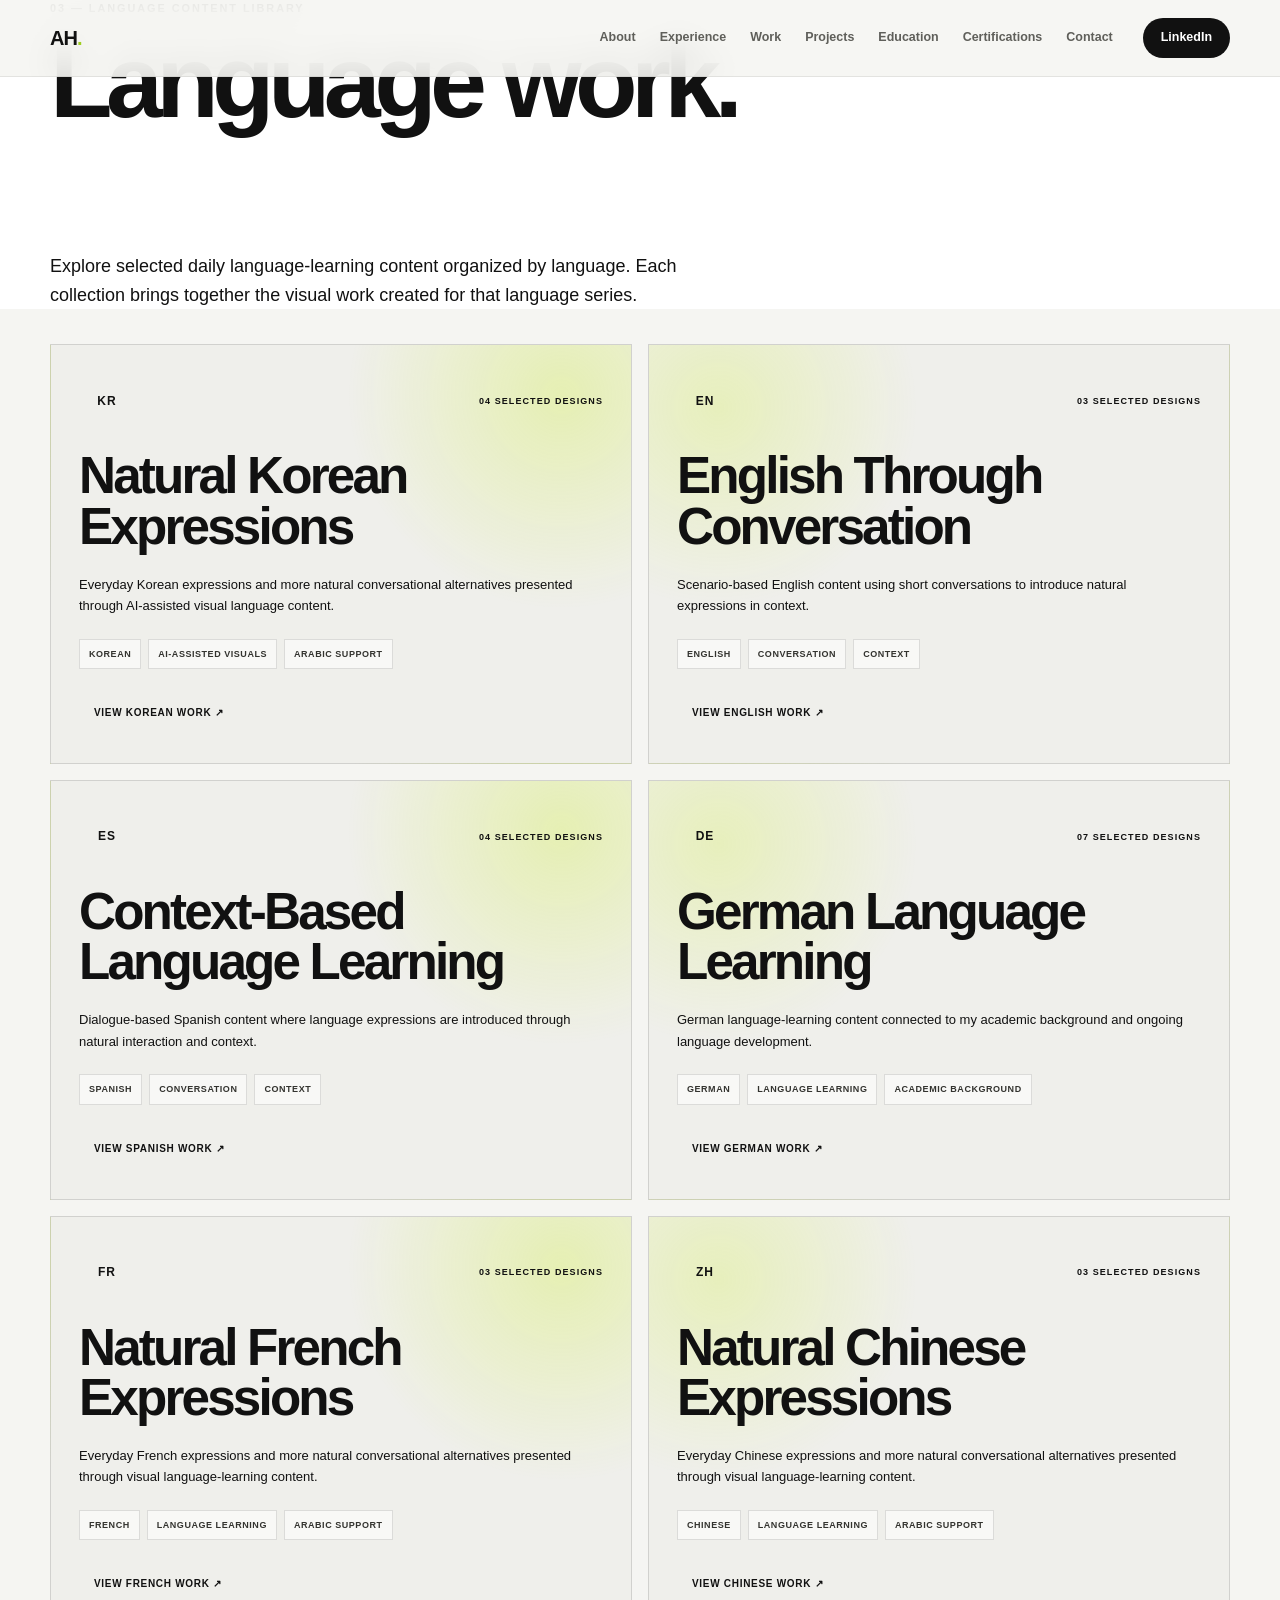
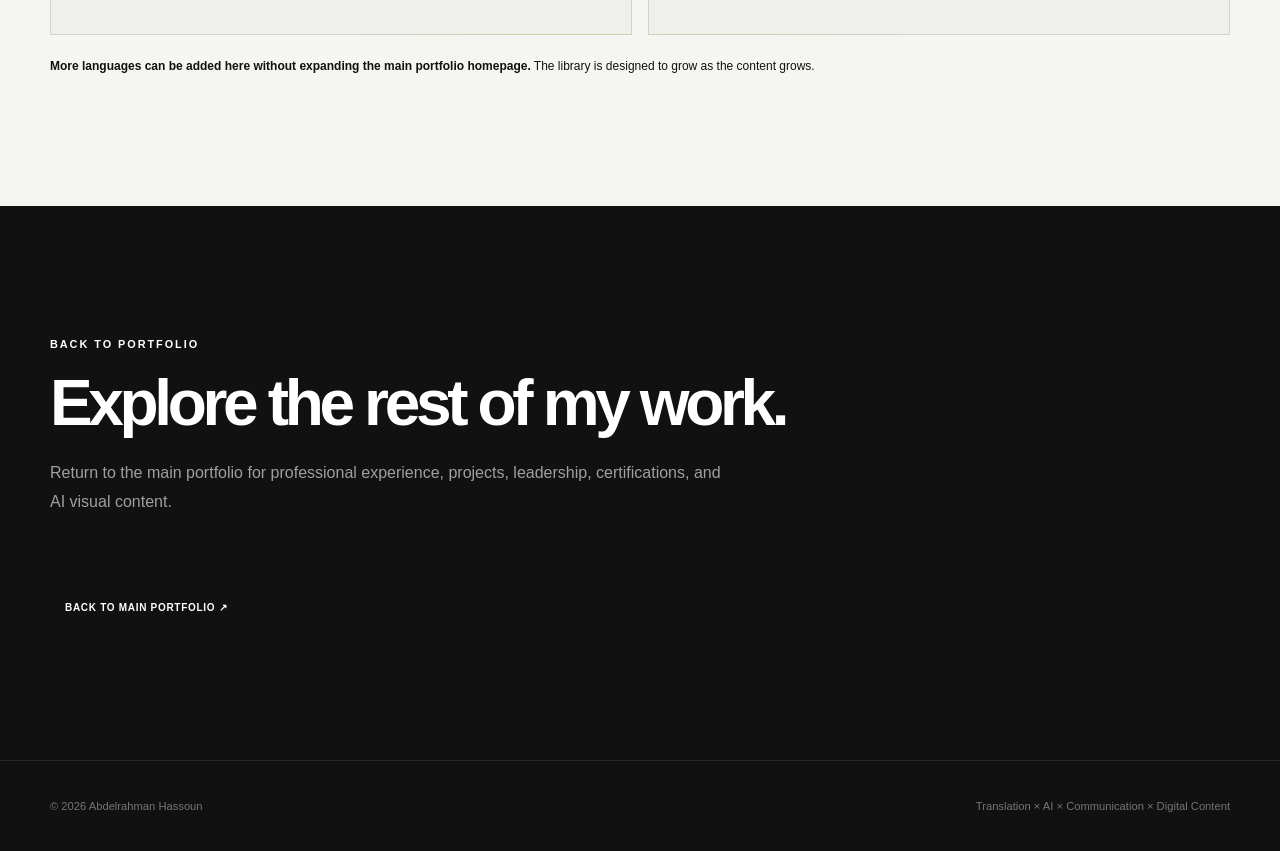
==== language-content.html @ 2cb333f3 "Add files via upload" ====
<!DOCTYPE html>
<html lang="en">
<head>
    <meta charset="UTF-8">
    <meta name="viewport" content="width=device-width, initial-scale=1.0">
    <meta name="description" content="Abdelrahman Hassoun — multilingual language-learning and AI-assisted digital content library.">
    <meta name="author" content="Abdelrahman Hassoun">
    <title>Language Content Library | Abdelrahman Hassoun</title>
    <link rel="stylesheet" href="style.css">
    
<style>
/* ======================================================
   LANGUAGE CONTENT LIBRARY — DEDICATED PAGE
   ====================================================== */

.language-library-hero {
    padding: calc(var(--nav-height) + 72px) 0 72px;
    background: var(--white);
}

.language-library-hero .section-heading {
    margin-bottom: 0;
    max-width: 980px;
}

.language-library-hero h1 {
    margin: 0;
    max-width: 980px;
    font-size: clamp(3.2rem, 8vw, 7rem);
    font-weight: 800;
    line-height: 0.92;
    letter-spacing: -0.065em;
}

.language-library-hero h1 span {
    display: block;
    color: transparent;
    -webkit-text-stroke: 1.5px var(--black);
}

.language-library-hero p:last-child {
    max-width: 700px;
    margin-top: 28px;
    color: var(--gray-600);
    font-size: 18px;
}

.language-library-grid-section {
    padding-top: 35px;
}

.language-library-grid {
    display: grid;
    grid-template-columns: repeat(2, minmax(0, 1fr));
    gap: 16px;
}

.language-library-card {
    position: relative;
    min-height: 330px;
    display: flex;
    flex-direction: column;
    gap: 22px;
    padding: 28px;
    border: 1px solid rgba(10, 10, 10, 0.13);
    background:
        radial-gradient(circle at 88% 12%, rgba(199, 240, 0, 0.24), transparent 34%),
        #efefeb;
    overflow: hidden;
}

.language-library-card:nth-child(even) {
    background:
        radial-gradient(circle at 12% 15%, rgba(199, 240, 0, 0.20), transparent 32%),
        #efefeb;
}

.language-library-card-top {
    display: flex;
    align-items: center;
    justify-content: space-between;
    gap: 16px;
}

.language-library-card-code {
    display: inline-grid;
    place-items: center;
    width: 56px;
    height: 56px;
    background: var(--black);
    color: var(--lime);
    font-size: 12px;
    font-weight: 900;
    letter-spacing: 0.08em;
}

.language-library-card-count {
    color: var(--gray-600);
    font-size: 9px;
    font-weight: 900;
    letter-spacing: 0.12em;
    text-transform: uppercase;
    text-align: right;
}

.language-library-card h2 {
    margin: 0;
    max-width: 480px;
    font-size: clamp(2rem, 4vw, 3.2rem);
    line-height: 0.98;
    letter-spacing: -0.055em;
}

.language-library-card p {
    margin: 0;
    max-width: 520px;
    color: var(--gray-600);
    font-size: 13px;
    line-height: 1.65;
}

.language-library-tags {
    display: flex;
    flex-wrap: wrap;
    gap: 7px;
    margin-top: auto;
}

.language-library-tags span {
    padding: 7px 9px;
    border: 1px solid rgba(10, 10, 10, 0.12);
    background: rgba(255,255,255,0.58);
    color: #33332f;
    font-size: 9px;
    font-weight: 800;
    letter-spacing: 0.06em;
    text-transform: uppercase;
}

.language-library-card-button {
    align-self: flex-start;
    display: inline-flex;
    align-items: center;
    justify-content: center;
    min-height: 44px;
    padding: 0 15px;
    border: 1px solid var(--black);
    background: var(--black);
    color: var(--white-pure);
    font-size: 10px;
    font-weight: 900;
    letter-spacing: 0.07em;
    text-transform: uppercase;
    cursor: pointer;
    transition: transform 220ms ease, background 220ms ease, color 220ms ease;
}

.language-library-card-button:hover {
    transform: translateY(-2px);
    background: var(--lime);
    color: var(--black);
}

.language-library-note {
    margin-top: 22px;
    color: var(--gray-600);
    font-size: 12px;
}

.language-library-note strong {
    color: var(--black);
}

@media (max-width: 820px) {
    .language-library-hero {
        padding: calc(var(--nav-height) + 54px) 0 55px;
    }

    .language-library-grid {
        grid-template-columns: 1fr;
    }
}

@media (max-width: 560px) {
    .language-library-hero h1 {
        font-size: clamp(3rem, 15vw, 5rem);
    }

    .language-library-card {
        min-height: 0;
        padding: 24px;
    }

    .language-library-card-button {
        width: 100%;
    }
}
</style>

</head>
<body>

<header class="navbar" id="navbar">
    <div class="container nav-container">
        <a href="index.html#home" class="logo" aria-label="Abdelrahman Hassoun Home">AH<span>.</span></a>

        <button class="menu-toggle" id="menuToggle" aria-label="Open navigation menu" aria-expanded="false">
            <span></span><span></span><span></span>
        </button>

        <nav class="nav-links" id="navLinks">
            <a href="index.html#about">About</a>
            <a href="index.html#experience">Experience</a>
            <a href="index.html#work">Work</a>
            <a href="index.html#projects">Projects</a>
            <a href="index.html#education">Education</a>
            <a href="index.html#certifications">Certifications</a>
            <a href="index.html#contact">Contact</a>
        </nav>

        <a href="https://www.linkedin.com/in/abdelrahman-hassoun/" target="_blank" rel="noopener noreferrer" class="nav-button">LinkedIn</a>
    </div>
</header>

<main>
    <section class="language-library-hero">
        <div class="container">
            <div class="section-heading">
                <p class="section-label">03 — LANGUAGE CONTENT LIBRARY</p>
                <h1>Language work.<br><span>All in one place.</span></h1>
                <p>Explore selected daily language-learning content organized by language. Each collection brings together the visual work created for that language series.</p>
            </div>
        </div>
    </section>

    <section class="section language-library-grid-section">
        <div class="container">
            <div class="language-library-grid">

                <article class="language-library-card">
                    <div class="language-library-card-top">
                        <span class="language-library-card-code">KR</span>
                        <span class="language-library-card-count">04 selected designs</span>
                    </div>
                    <h2>Natural Korean Expressions</h2>
                    <p>Everyday Korean expressions and more natural conversational alternatives presented through AI-assisted visual language content.</p>
                    <div class="language-library-tags"><span>Korean</span><span>AI-Assisted Visuals</span><span>Arabic Support</span></div>
                    <button class="language-library-card-button" type="button" data-library-gallery="korean">View Korean Work ↗</button>
                </article>

                <article class="language-library-card">
                    <div class="language-library-card-top">
                        <span class="language-library-card-code">EN</span>
                        <span class="language-library-card-count">03 selected designs</span>
                    </div>
                    <h2>English Through Conversation</h2>
                    <p>Scenario-based English content using short conversations to introduce natural expressions in context.</p>
                    <div class="language-library-tags"><span>English</span><span>Conversation</span><span>Context</span></div>
                    <button class="language-library-card-button" type="button" data-library-gallery="english">View English Work ↗</button>
                </article>

                <article class="language-library-card">
                    <div class="language-library-card-top">
                        <span class="language-library-card-code">ES</span>
                        <span class="language-library-card-count">04 selected designs</span>
                    </div>
                    <h2>Context-Based Language Learning</h2>
                    <p>Dialogue-based Spanish content where language expressions are introduced through natural interaction and context.</p>
                    <div class="language-library-tags"><span>Spanish</span><span>Conversation</span><span>Context</span></div>
                    <button class="language-library-card-button" type="button" data-library-gallery="spanish">View Spanish Work ↗</button>
                </article>

                <article class="language-library-card">
                    <div class="language-library-card-top">
                        <span class="language-library-card-code">DE</span>
                        <span class="language-library-card-count">07 selected designs</span>
                    </div>
                    <h2>German Language Learning</h2>
                    <p>German language-learning content connected to my academic background and ongoing language development.</p>
                    <div class="language-library-tags"><span>German</span><span>Language Learning</span><span>Academic Background</span></div>
                    <button class="language-library-card-button" type="button" data-library-gallery="german">View German Work ↗</button>
                </article>

                <article class="language-library-card">
                    <div class="language-library-card-top">
                        <span class="language-library-card-code">FR</span>
                        <span class="language-library-card-count">03 selected designs</span>
                    </div>
                    <h2>Natural French Expressions</h2>
                    <p>Everyday French expressions and more natural conversational alternatives presented through visual language-learning content.</p>
                    <div class="language-library-tags"><span>French</span><span>Language Learning</span><span>Arabic Support</span></div>
                    <button class="language-library-card-button" type="button" data-library-gallery="french">View French Work ↗</button>
                </article>

                <article class="language-library-card">
                    <div class="language-library-card-top">
                        <span class="language-library-card-code">ZH</span>
                        <span class="language-library-card-count">03 selected designs</span>
                    </div>
                    <h2>Natural Chinese Expressions</h2>
                    <p>Everyday Chinese expressions and more natural conversational alternatives presented through visual language-learning content.</p>
                    <div class="language-library-tags"><span>Chinese</span><span>Language Learning</span><span>Arabic Support</span></div>
                    <button class="language-library-card-button" type="button" data-library-gallery="chinese">View Chinese Work ↗</button>
                </article>

            </div>

            <p class="language-library-note"><strong>More languages can be added here without expanding the main portfolio homepage.</strong> The library is designed to grow as the content grows.</p>
        </div>
    </section>

    <section class="section section-dark">
        <div class="container">
            <div class="section-heading">
                <p class="section-label">BACK TO PORTFOLIO</p>
                <h2>Explore the rest of my work.</h2>
                <p class="section-intro">Return to the main portfolio for professional experience, projects, leadership, certifications, and AI visual content.</p>
            </div>
            <a class="language-library-card-button" href="index.html#work">Back to Main Portfolio ↗</a>
        </div>
    </section>
</main>

<footer class="footer">
    <div class="container footer-content">
        <p>© <span id="currentYear">2026</span> Abdelrahman Hassoun</p>
        <p>Translation × AI × Communication × Digital Content</p>
    </div>
</footer>

<div class="work-modal" id="libraryModal" hidden>
    <div class="work-modal-backdrop" data-close-library-modal></div>
    <div class="work-modal-dialog" role="dialog" aria-modal="true" aria-labelledby="libraryModalTitle" tabindex="-1">
        <div class="work-modal-header">
            <div>
                <p class="work-modal-kicker" id="libraryModalKicker">LANGUAGE CONTENT</p>
                <h2 class="work-modal-title" id="libraryModalTitle">Selected Work</h2>
                <p class="work-modal-description" id="libraryModalDescription">Selected language-learning designs.</p>
            </div>
            <button type="button" class="work-modal-close" id="libraryModalClose">Close</button>
        </div>
        <div class="work-modal-grid" id="libraryModalGrid"></div>
    </div>
</div>

<script src="script.js"></script>
<script>
(function () {
    const modal = document.getElementById('libraryModal');
    const dialog = modal ? modal.querySelector('.work-modal-dialog') : null;
    const closeButton = document.getElementById('libraryModalClose');
    const grid = document.getElementById('libraryModalGrid');
    const kicker = document.getElementById('libraryModalKicker');
    const title = document.getElementById('libraryModalTitle');
    const description = document.getElementById('libraryModalDescription');

    const galleries = {
        korean: {
            label: 'KOREAN LANGUAGE CONTENT',
            title: 'Natural Korean Expressions',
            description: 'Selected Korean language-learning designs developed as part of my AI-assisted visual content work.',
            images: ['korean-01.webp','korean-02.webp','korean-03.webp','korean-04.webp']
        },
        english: {
            label: 'ENGLISH LANGUAGE CONTENT',
            title: 'English Through Conversation',
            description: 'Selected English conversational designs created to present natural expressions in context.',
            images: ['english-01.webp','english-02.webp','english-03.webp']
        },
        spanish: {
            label: 'SPANISH LANGUAGE CONTENT',
            title: 'Context-Based Language Learning',
            description: 'Selected Spanish dialogue designs built around context, conversation, expression, and meaning.',
            images: ['spanish-01.webp','spanish-02.webp','spanish-03.webp','spanish-04.webp']
        },
        german: {
            label: 'GERMAN LANGUAGE CONTENT',
            title: 'German Language Learning',
            description: 'Selected German language-learning designs connected to my academic and ongoing language development.',
            images: ['german-01.webp','german-02.webp','german-03.webp','german-04.webp','german-05.webp','german-06.webp','german-07.webp']
        },
        french: {
            label: 'FRENCH LANGUAGE CONTENT',
            title: 'Natural French Expressions',
            description: 'Selected French language-learning designs presenting everyday expressions and more natural conversational alternatives.',
            images: ['french-01.webp','french-02.webp','french-03.webp']
        },
        chinese: {
            label: 'CHINESE LANGUAGE CONTENT',
            title: 'Natural Chinese Expressions',
            description: 'Selected Chinese language-learning designs presenting everyday expressions and more natural conversational alternatives.',
            images: ['chinese-01.webp','chinese-02.webp','chinese-03.webp']
        }
    };

    function openGallery(key) {
        const gallery = galleries[key];
        if (!gallery || !modal || !grid) return;
        kicker.textContent = gallery.label;
        title.textContent = gallery.title;
        description.textContent = gallery.description;
        grid.innerHTML = gallery.images.map(function (filename, index) {
            const number = String(index + 1).padStart(2, '0');
            const path = 'assets/work/' + key + '/' + filename;
            return '<a class="work-modal-item" href="' + path + '" target="_blank" rel="noopener noreferrer">' +
                   '<img src="' + path + '" alt="' + gallery.title + ' — design ' + number + '" loading="eager" decoding="async">' +
                   '<span class="work-modal-item-label"><strong>Design ' + number + '</strong><span>Open Full Size ↗</span></span>' +
                   '</a>';
        }).join('');
        modal.hidden = false;
        document.body.classList.add('modal-open');
        if (dialog) dialog.focus();
        if (closeButton) closeButton.focus();
    }

    function closeGallery() {
        if (!modal) return;
        modal.hidden = true;
        document.body.classList.remove('modal-open');
        if (grid) grid.innerHTML = '';
    }

    document.querySelectorAll('[data-library-gallery]').forEach(function (button) {
        button.addEventListener('click', function () { openGallery(button.dataset.libraryGallery); });
    });

    if (closeButton) closeButton.addEventListener('click', closeGallery);
    document.querySelectorAll('[data-close-library-modal]').forEach(function (element) {
        element.addEventListener('click', closeGallery);
    });
    document.addEventListener('keydown', function (event) {
        if (event.key === 'Escape' && modal && !modal.hidden) closeGallery();
    });
})();
</script>
</body>
</html>
---- style.css ----
/* =========================================================
   ABDELRAHMAN HASSOUN — PERSONAL PORTFOLIO
   Main Stylesheet
   Translation × AI × Communication × Digital Content
========================================================= */


/* =========================================================
   1. ROOT VARIABLES
========================================================= */

:root {

    --bg: #f5f5f2;
    --surface: #ffffff;
    --surface-soft: #ecece7;

    --text: #111111;
    --text-soft: #5f5f5a;
    --text-light: #8a8a83;

    --dark: #111111;
    --dark-soft: #1b1b1b;

    --accent: #c7ff3d;
    --accent-dark: #9fcf20;

    --border: #d9d9d3;

    --white: #ffffff;

    --max-width: 1180px;

    --radius-sm: 8px;
    --radius-md: 16px;
    --radius-lg: 24px;

    --shadow:
        0 20px 60px rgba(0, 0, 0, 0.08);

    --shadow-dark:
        0 25px 70px rgba(0, 0, 0, 0.22);

    --transition: 0.25s ease;
}


/* =========================================================
   2. RESET
========================================================= */

* {
    margin: 0;
    padding: 0;
    box-sizing: border-box;
}

html {
    scroll-behavior: smooth;
    scroll-padding-top: 90px;
}

body {
    font-family:
        Inter,
        -apple-system,
        BlinkMacSystemFont,
        "Segoe UI",
        Roboto,
        Helvetica,
        Arial,
        sans-serif;

    background: var(--bg);
    color: var(--text);

    line-height: 1.6;

    -webkit-font-smoothing: antialiased;
    text-rendering: optimizeLegibility;
}

body.menu-open {
    overflow: hidden;
}

a {
    color: inherit;
    text-decoration: none;
}

img {
    width: 100%;
    max-width: 100%;
    display: block;
}

button,
a {
    -webkit-tap-highlight-color: transparent;
}

button {
    font: inherit;
}


/* =========================================================
   3. GLOBAL CONTAINER
========================================================= */

.container {
    width: min(100% - 48px, var(--max-width));
    margin-inline: auto;
}


/* =========================================================
   4. NAVIGATION
========================================================= */

.navbar {
    position: fixed;

    top: 0;
    left: 0;

    width: 100%;

    z-index: 1000;

    background:
        rgba(245, 245, 242, 0.88);

    backdrop-filter: blur(18px);
    -webkit-backdrop-filter: blur(18px);

    border-bottom:
        1px solid rgba(17, 17, 17, 0.08);

    transition:
        background var(--transition),
        box-shadow var(--transition);
}

.navbar.scrolled {
    background:
        rgba(245, 245, 242, 0.96);

    box-shadow:
        0 8px 30px rgba(0, 0, 0, 0.06);
}

.nav-container {
    min-height: 76px;

    display: flex;

    align-items: center;
    justify-content: space-between;

    gap: 30px;
}

.logo {
    flex-shrink: 0;

    font-size: 1.25rem;

    font-weight: 800;

    letter-spacing: -0.05em;
}

.logo span {
    color: var(--accent-dark);
}

.nav-links {
    display: flex;

    align-items: center;

    gap: 24px;

    margin-left: auto;
}

.nav-links a {
    position: relative;

    font-size: 0.78rem;

    font-weight: 650;

    color: var(--text-soft);

    transition:
        color var(--transition);
}

.nav-links a::after {
    content: "";

    position: absolute;

    left: 0;
    bottom: -7px;

    width: 0;
    height: 2px;

    background: var(--text);

    transition:
        width var(--transition);
}

.nav-links a:hover {
    color: var(--text);
}

.nav-links a:hover::after {
    width: 100%;
}

.nav-button {
    flex-shrink: 0;

    padding: 10px 18px;

    background: var(--dark);
    color: var(--white);

    border-radius: 999px;

    font-size: 0.78rem;

    font-weight: 700;

    transition:
        transform var(--transition),
        background var(--transition);
}

.nav-button:hover {
    transform: translateY(-2px);

    background:
        #292929;
}


/* =========================================================
   5. MOBILE MENU BUTTON
========================================================= */

.menu-toggle {
    display: none;

    width: 42px;
    height: 42px;

    padding: 0;

    border: 1px solid var(--border);

    border-radius: 50%;

    background: var(--surface);

    cursor: pointer;

    align-items: center;
    justify-content: center;

    flex-direction: column;

    gap: 5px;

    transition:
        background var(--transition),
        transform var(--transition);
}

.menu-toggle:hover {
    transform: translateY(-2px);
}

.menu-toggle span {
    width: 17px;
    height: 2px;

    background: var(--text);

    border-radius: 999px;

    transition:
        transform var(--transition),
        opacity var(--transition);
}

.menu-toggle.active span:nth-child(1) {
    transform:
        translateY(7px)
        rotate(45deg);
}

.menu-toggle.active span:nth-child(2) {
    opacity: 0;
}

.menu-toggle.active span:nth-child(3) {
    transform:
        translateY(-7px)
        rotate(-45deg);
}


/* =========================================================
   6. HERO
========================================================= */

.hero {
    min-height: 100vh;

    display: flex;

    align-items: center;

    padding: 150px 0 100px;

    position: relative;

    overflow: hidden;
}

.hero::before {
    content: "";

    position: absolute;

    width: 560px;
    height: 560px;

    right: -190px;
    top: 80px;

    background:
        var(--accent);

    border-radius: 50%;

    opacity: 0.17;

    filter: blur(25px);

    pointer-events: none;
}

.hero::after {
    content: "";

    position: absolute;

    width: 280px;
    height: 280px;

    left: -150px;
    bottom: -100px;

    border:
        1px solid rgba(17, 17, 17, 0.07);

    border-radius: 50%;

    pointer-events: none;
}

.hero-grid {
    display: grid;

    grid-template-columns:
        minmax(0, 1.2fr)
        minmax(320px, 0.8fr);

    gap: 80px;

    align-items: center;

    position: relative;

    z-index: 1;
}

.hero-content {
    min-width: 0;
}

.eyebrow {
    margin-bottom: 24px;

    font-size: 0.7rem;

    font-weight: 800;

    letter-spacing: 0.18em;

    color: var(--text-soft);
}

.hero h1 {
    margin-bottom: 35px;

    font-size:
        clamp(4rem, 8vw, 7.5rem);

    line-height: 0.88;

    letter-spacing: -0.08em;

    font-weight: 850;
}

.hero h1 span {
    color: transparent;

    -webkit-text-stroke:
        2px var(--text);

    text-stroke:
        2px var(--text);
}

.hero-description {
    max-width: 670px;

    margin-bottom: 35px;

    color: var(--text-soft);

    font-size: 1.08rem;

    line-height: 1.85;
}

.hero-actions {
    display: flex;

    align-items: center;

    flex-wrap: wrap;

    gap: 12px;

    margin-bottom: 55px;
}

.primary-button,
.secondary-button {
    display: inline-flex;

    align-items: center;
    justify-content: center;

    min-height: 52px;

    padding: 0 24px;

    border-radius: 999px;

    font-size: 0.82rem;

    font-weight: 750;

    transition:
        transform var(--transition),
        background var(--transition),
        color var(--transition),
        border-color var(--transition);
}

.primary-button {
    background: var(--dark);
    color: var(--white);
}

.primary-button:hover {
    transform: translateY(-3px);

    background:
        #2a2a2a;
}

.secondary-button {
    border:
        1px solid var(--border);

    background:
        transparent;
}

.secondary-button:hover {
    transform: translateY(-3px);

    background:
        var(--surface);

    border-color:
        #bcbcb5;
}

.hero-meta {
    display: flex;

    flex-wrap: wrap;

    gap: 35px;

    padding-top: 25px;

    border-top:
        1px solid var(--border);
}

.hero-meta div {
    display: flex;

    flex-direction: column;

    gap: 2px;
}

.hero-meta strong {
    font-size: 0.95rem;

    font-weight: 800;
}

.hero-meta span {
    font-size: 0.72rem;

    color:
        var(--text-light);
}


/* =========================================================
   7. HERO VISUAL
========================================================= */

.hero-visual {
    display: flex;

    justify-content: flex-end;
}

.hero-card {
    position: relative;

    width: 100%;

    min-height: 560px;

    display: flex;

    flex-direction: column;

    justify-content: flex-end;

    overflow: hidden;

    background:
        var(--dark);

    border-radius:
        var(--radius-lg);

    box-shadow:
        var(--shadow-dark);
}

.hero-card::before {
    content: "";

    position: absolute;

    width: 420px;
    height: 420px;

    top: -120px;
    right: -120px;

    border:
        1px solid rgba(255, 255, 255, 0.1);

    border-radius: 50%;
}

.hero-card::after {
    content: "";

    position: absolute;

    width: 300px;
    height: 300px;

    top: 20px;
    left: -150px;

    border:
        1px solid rgba(255, 255, 255, 0.07);

    border-radius: 50%;
}

.hero-card-top {
    position: absolute;

    top: 25px;
    left: 28px;
    right: 28px;

    z-index: 4;

    display: flex;

    justify-content: space-between;

    font-size: 0.65rem;

    font-weight: 800;

    letter-spacing: 0.14em;

    color:
        rgba(255, 255, 255, 0.45);
}

.profile-placeholder {
    position: absolute;

    inset: 0;

    display: flex;

    align-items: center;
    justify-content: center;

    background:
        radial-gradient(
            circle at 50% 38%,
            #444444 0%,
            #252525 32%,
            #111111 75%
        );
}

.profile-placeholder::before {
    content: "";

    position: absolute;

    width: 245px;
    height: 245px;

    border:
        1px solid rgba(255, 255, 255, 0.18);

    border-radius: 50%;
}

.profile-placeholder::after {
    content: "";

    position: absolute;

    width: 365px;
    height: 365px;

    border:
        1px solid rgba(255, 255, 255, 0.08);

    border-radius: 50%;
}

.profile-placeholder span {
    position: relative;

    z-index: 2;

    font-size: 5.2rem;

    font-weight: 850;

    letter-spacing: -0.09em;

    color:
        rgba(255, 255, 255, 0.88);
}

.hero-card-content {
    position: relative;

    z-index: 3;

    padding: 32px;

    color:
        var(--white);

    background:
        linear-gradient(
            to top,
            rgba(0, 0, 0, 0.94),
            rgba(0, 0, 0, 0)
        );
}

.hero-card-content p {
    margin-bottom: 7px;

    font-size: 0.65rem;

    text-transform: uppercase;

    letter-spacing: 0.15em;

    color:
        rgba(255, 255, 255, 0.5);
}

.hero-card-content h3 {
    max-width: 330px;

    margin-bottom: 9px;

    font-size: 1.8rem;

    line-height: 1.08;
}

.hero-card-content > span {
    font-size: 0.8rem;

    color:
        rgba(255, 255, 255, 0.6);
}


/* =========================================================
   8. GLOBAL SECTIONS
========================================================= */

.section {
    padding: 130px 0;
}

.section-dark {
    background:
        var(--dark);

    color:
        var(--white);
}

.section-light {
    background:
        var(--surface-soft);
}

.section-accent {
    background:
        var(--accent);

    color:
        var(--dark);
}

.section-heading {
    max-width: 850px;

    margin-bottom: 70px;
}

.section-label {
    margin-bottom: 18px;

    font-size: 0.68rem;

    font-weight: 850;

    letter-spacing: 0.18em;
}

.section-heading h2 {
    font-size:
        clamp(2.7rem, 5vw, 5rem);

    line-height: 0.97;

    letter-spacing: -0.068em;

    font-weight: 850;
}

.section-intro {
    max-width: 680px;

    margin-top: 25px;

    color:
        var(--text-soft);

    font-size: 1rem;

    line-height: 1.8;
}

.section-dark .section-intro {
    color:
        rgba(255, 255, 255, 0.6);
}


/* =========================================================
   9. ABOUT
========================================================= */

.about-grid {
    display: grid;

    grid-template-columns:
        minmax(0, 1.15fr)
        minmax(300px, 0.85fr);

    gap: 100px;
}

.about-main {
    max-width: 720px;
}

.about-main p {
    margin-bottom: 24px;

    color:
        var(--text-soft);

    font-size: 1rem;

    line-height: 1.8;
}

.about-main .large-text {
    color:
        var(--text);

    font-size: 1.5rem;

    line-height: 1.5;

    letter-spacing: -0.02em;
}

.about-facts {
    display: flex;

    flex-direction: column;

    gap: 14px;
}

.fact-card {
    padding: 28px;

    background:
        var(--surface);

    border:
        1px solid var(--border);

    border-radius:
        var(--radius-md);

    transition:
        transform var(--transition),
        box-shadow var(--transition);
}

.fact-card:hover {
    transform:
        translateY(-4px);

    box-shadow:
        var(--shadow);
}

.fact-card span {
    display: block;

    margin-bottom: 17px;

    font-size: 0.68rem;

    font-weight: 800;

    color:
        var(--text-light);
}

.fact-card h3 {
    margin-bottom: 8px;

    font-size: 1.1rem;
}

.fact-card p {
    margin: 0;

    color:
        var(--text-soft);

    font-size: 0.84rem;

    line-height: 1.7;
}


/* =========================================================
   10. EXPERIENCE
========================================================= */

.experience-card {
    display: grid;

    grid-template-columns: 150px 1fr;

    gap: 60px;

    padding: 50px 0;

    border-top:
        1px solid rgba(255, 255, 255, 0.18);
}

.experience-date {
    font-size: 0.8rem;

    color:
        rgba(255, 255, 255, 0.45);
}

.experience-content {
    max-width: 850px;
}

.experience-type,
.project-category,
.education-type {
    margin-bottom: 14px;

    font-size: 0.67rem;

    font-weight: 850;

    letter-spacing: 0.14em;
}

.experience-type {
    color:
        var(--accent);
}

.experience-content h3 {
    margin-bottom: 7px;

    font-size:
        clamp(2.3rem, 4vw, 4rem);

    line-height: 0.98;

    letter-spacing: -0.06em;
}

.experience-content h4 {
    margin-bottom: 25px;

    font-size: 1rem;

    font-weight: 500;

    color:
        rgba(255, 255, 255, 0.58);
}

.experience-content > p {
    margin-bottom: 35px;

    max-width: 720px;

    color:
        rgba(255, 255, 255, 0.68);

    line-height: 1.8;
}


/* =========================================================
   11. EXPERIENCE HIGHLIGHTS
========================================================= */

.experience-highlights {
    display: grid;

    grid-template-columns:
        repeat(2, 1fr);

    gap: 12px;

    margin-bottom: 30px;
}

.experience-highlight {
    padding: 22px;

    background:
        rgba(255, 255, 255, 0.05);

    border:
        1px solid rgba(255, 255, 255, 0.08);

    border-radius:
        var(--radius-sm);
}

.experience-highlight strong {
    display: block;

    margin-bottom: 8px;

    color:
        var(--white);

    font-size: 0.85rem;
}

.experience-highlight span {
    display: block;

    color:
        rgba(255, 255, 255, 0.55);

    font-size: 0.78rem;

    line-height: 1.65;
}

.event-highlight {
    margin-top: 30px;

    padding: 24px;

    border-left:
        2px solid var(--accent);

    background:
        rgba(255, 255, 255, 0.04);
}

.event-label {
    display: block;

    margin-bottom: 8px;

    color:
        var(--accent);

    font-size: 0.62rem;

    font-weight: 850;

    letter-spacing: 0.15em;
}

.event-highlight h5 {
    margin-bottom: 4px;

    font-size: 1.25rem;
}

.event-highlight p {
    margin: 0;

    color:
        rgba(255, 255, 255, 0.52);

    font-size: 0.75rem;
}


/* =========================================================
   12. AI & DIGITAL CONTENT
========================================================= */

.language-showcase {
    display: grid;

    grid-template-columns:
        minmax(0, 0.85fr)
        minmax(0, 1.15fr);

    gap: 80px;

    padding: 70px 0;

    border-top:
        1px solid var(--border);

    align-items: center;
}

.language-showcase.reverse {
    grid-template-columns:
        minmax(0, 1.15fr)
        minmax(0, 0.85fr);
}

.language-showcase.reverse .language-info {
    order: 2;
}

.language-showcase.reverse .language-examples {
    order: 1;
}

.language-info {
    max-width: 500px;
}

.language-info .project-category {
    color:
        var(--text-light);
}

.language-info h3 {
    margin-bottom: 20px;

    font-size:
        clamp(2rem, 4vw, 3.3rem);

    line-height: 1;

    letter-spacing: -0.055em;
}

.language-info > p:not(.project-category) {
    margin-bottom: 25px;

    color:
        var(--text-soft);

    line-height: 1.8;
}

.language-tags {
    display: flex;

    flex-wrap: wrap;

    gap: 8px;
}

.language-tags span {
    padding: 7px 11px;

    border:
        1px solid var(--border);

    border-radius: 999px;

    font-size: 0.66rem;

    font-weight: 700;

    color:
        var(--text-soft);
}


/* =========================================================
   13. LANGUAGE EXAMPLES
========================================================= */

.language-examples {
    display: flex;

    flex-direction: column;

    gap: 10px;
}

.language-example {
    display: grid;

    grid-template-columns: 42px 1fr;

    gap: 18px;

    align-items: center;

    padding: 19px 20px;

    background:
        var(--surface);

    border:
        1px solid var(--border);

    border-radius:
        var(--radius-sm);

    transition:
        transform var(--transition),
        box-shadow var(--transition);
}

.language-example:hover {
    transform:
        translateX(5px);

    box-shadow:
        var(--shadow);
}

.language-example > span {
    font-size: 0.65rem;

    font-weight: 850;

    color:
        var(--text-light);
}

.language-example div {
    display: flex;

    flex-direction: column;

    gap: 3px;
}

.language-example strong {
    font-size: 0.9rem;

    line-height: 1.5;
}

.language-example em {
    font-style: normal;

    color:
        var(--text-soft);

    font-size: 0.76rem;
}


/* =========================================================
   14. CONCEPT FLOW
========================================================= */

.concept-flow {
    display: flex;

    flex-wrap: wrap;

    align-items: center;

    gap: 8px;

    margin-top: 25px;
}

.concept-flow span {
    padding: 8px 11px;

    background:
        var(--dark);

    color:
        var(--white);

    border-radius: 999px;

    font-size: 0.65rem;

    font-weight: 750;
}

.concept-flow b {
    font-size: 0.75rem;

    color:
        var(--text-light);
}


/* =========================================================
   15. GERMAN VISUAL PLACEHOLDER
========================================================= */

.language-visual-placeholder {
    min-height: 300px;

    display: flex;

    flex-direction: column;

    align-items: center;
    justify-content: center;

    background:
        var(--dark);

    border-radius:
        var(--radius-lg);

    color:
        var(--white);

    text-align: center;

    position: relative;

    overflow: hidden;
}

.language-visual-placeholder::before {
    content: "";

    position: absolute;

    width: 280px;
    height: 280px;

    border:
        1px solid rgba(255, 255, 255, 0.1);

    border-radius: 50%;
}

.language-visual-placeholder span {
    position: relative;

    z-index: 1;

    font-size: 5rem;

    font-weight: 850;

    letter-spacing: -0.08em;
}

.language-visual-placeholder p {
    position: relative;

    z-index: 1;

    margin-top: 12px;

    max-width: 220px;

    color:
        rgba(255, 255, 255, 0.5);

    font-size: 0.72rem;
}


/* =========================================================
   16. AI VISUAL CONTENT
========================================================= */

.ai-visual-section {
    display: grid;

    grid-template-columns:
        0.8fr 1.2fr;

    gap: 80px;

    padding: 55px 0;

    border-top:
        1px solid var(--border);

    border-bottom:
        1px solid var(--border);
}

.ai-visual-section .project-category {
    color:
        var(--text-light);
}

.ai-visual-section h3 {
    font-size:
        clamp(2rem, 4vw, 3.3rem);

    line-height: 1;

    letter-spacing: -0.055em;
}

.ai-visual-section > p {
    max-width: 650px;

    color:
        var(--text-soft);

    line-height: 1.8;
}


/* =========================================================
   17. PROJECTS
========================================================= */

.projects-grid {
    display: grid;

    grid-template-columns:
        repeat(2, 1fr);

    gap: 18px;
}

.project-card {
    position: relative;

    min-height: 500px;

    padding: 36px;

    display: flex;

    flex-direction: column;

    background:
        var(--surface);

    border:
        1px solid var(--border);

    border-radius:
        var(--radius-md);

    overflow: hidden;

    transition:
        transform var(--transition),
        box-shadow var(--transition);
}

.project-card:hover {
    transform:
        translateY(-6px);

    box-shadow:
        var(--shadow);
}

.project-card.featured {
    grid-column:
        span 2;

    min-height: 410px;

    background:
        var(--dark);

    color:
        var(--white);

    border-color:
        var(--dark);
}

.project-number {
    margin-bottom: auto;

    font-size: 0.7rem;

    font-weight: 850;

    color:
        var(--text-light);
}

.featured .project-number {
    color:
        rgba(255, 255, 255, 0.4);
}

.project-content {
    max-width: 780px;
}

.project-category {
    color:
        var(--text-light);
}

.featured .project-category {
    color:
        var(--accent);
}

.project-content h3 {
    margin-bottom: 18px;

    font-size:
        clamp(2rem, 4vw, 3.3rem);

    line-height: 1;

    letter-spacing: -0.055em;
}

.project-content > p {
    margin-bottom: 20px;

    color:
        var(--text-soft);

    line-height: 1.75;
}

.featured .project-content > p {
    color:
        rgba(255, 255, 255, 0.68);
}

.project-details {
    display: flex;

    flex-wrap: wrap;

    gap: 8px;

    margin-bottom: 20px;
}

.project-details span {
    padding: 7px 12px;

    background:
        var(--surface-soft);

    border-radius: 999px;

    font-size: 0.67rem;

    font-weight: 700;
}

.featured .project-details span {
    background:
        rgba(255, 255, 255, 0.1);

    color:
        rgba(255, 255, 255, 0.8);
}

.role-badge {
    display: inline-flex;

    width: fit-content;

    margin-top: 8px;

    padding: 7px 12px;

    background:
        var(--accent);

    color:
        var(--dark);

    border-radius: 999px;

    font-size: 0.67rem;

    font-weight: 850;
}


/* =========================================================
   18. TRANSLATION EXAMPLE
========================================================= */

.translation-example {
    display: grid;

    grid-template-columns: 110px 1fr;

    gap: 8px 15px;

    margin: 25px 0;

    padding: 20px;

    background:
        var(--surface-soft);

    border-radius:
        var(--radius-sm);
}

.translation-example span {
    font-size: 0.62rem;

    font-weight: 850;

    letter-spacing: 0.08em;

    text-transform: uppercase;

    color:
        var(--text-light);
}

.translation-example strong {
    font-size: 0.82rem;

    line-height: 1.6;
}


/* =========================================================
   19. ASPIRE
========================================================= */

.aspire-grid {
    display: grid;

    grid-template-columns:
        1fr 1fr;

    gap: 100px;

    align-items: start;
}

.aspire-grid h2 {
    margin-bottom: 20px;

    font-size:
        clamp(2.8rem, 5vw, 5rem);

    line-height: 0.95;

    letter-spacing: -0.065em;
}

.aspire-grid .large-text {
    font-size: 1.15rem;

    font-weight: 750;
}

.aspire-grid > div:last-child > p {
    max-width: 650px;

    margin-bottom: 30px;

    line-height: 1.8;
}

.aspire-stats {
    display: grid;

    grid-template-columns:
        repeat(3, 1fr);

    gap: 12px;

    margin: 35px 0;
}

.aspire-stats div {
    padding: 22px;

    background:
        rgba(17, 17, 17, 0.08);

    border-radius:
        var(--radius-sm);
}

.aspire-stats strong {
    display: block;

    margin-bottom: 5px;

    font-size: 1.4rem;
}

.aspire-stats span {
    font-size: 0.68rem;

    color:
        rgba(17, 17, 17, 0.65);
}

.aspire-note {
    display: flex;

    flex-direction: column;

    gap: 5px;

    padding: 18px 20px;

    border-left:
        2px solid var(--dark);

    background:
        rgba(17, 17, 17, 0.07);
}

.aspire-note strong {
    font-size: 0.82rem;
}

.aspire-note span {
    color:
        rgba(17, 17, 17, 0.62);

    font-size: 0.75rem;
}


/* =========================================================
   20. CULTURAL EXCHANGE & LEADERSHIP
========================================================= */

.leadership-grid {
    display: grid;

    grid-template-columns:
        repeat(3, 1fr);

    gap: 14px;
}

.leadership-card {
    min-height: 300px;

    padding: 30px;

    display: flex;

    flex-direction: column;

    background:
        var(--surface);

    border:
        1px solid var(--border);

    border-radius:
        var(--radius-md);

    transition:
        transform var(--transition),
        box-shadow var(--transition);
}

.leadership-card:hover {
    transform:
        translateY(-5px);

    box-shadow:
        var(--shadow);
}

.leadership-card.highlight {
    background:
        var(--dark);

    color:
        var(--white);

    border-color:
        var(--dark);
}

.leadership-number {
    margin-bottom: auto;

    font-size: 0.68rem;

    font-weight: 850;

    color:
        var(--text-light);
}

.highlight .leadership-number {
    color:
        rgba(255, 255, 255, 0.4);
}

.leadership-card h3 {
    margin-bottom: 12px;

    font-size: 1.35rem;

    line-height: 1.1;
}

.leadership-card p {
    margin-bottom: 12px;

    color:
        var(--text-soft);

    font-size: 0.82rem;

    line-height: 1.7;
}

.highlight p {
    color:
        rgba(255, 255, 255, 0.65);
}

.leadership-card small {
    color:
        rgba(255, 255, 255, 0.45);

    font-size: 0.68rem;

    line-height: 1.5;
}


/* =========================================================
   21. EDUCATION
========================================================= */

.education-card {
    display: grid;

    grid-template-columns:
        150px 1fr;

    gap: 60px;

    padding: 45px 0;

    border-top:
        1px solid var(--border);
}

.education-year {
    color:
        var(--text-light);

    font-size: 0.8rem;
}

.education-type {
    color:
        var(--text-light);
}

.education-card h3 {
    margin-bottom: 5px;

    font-size:
        clamp(2rem, 4vw, 3.5rem);

    line-height: 1;

    letter-spacing: -0.055em;
}

.education-card h4 {
    margin-bottom: 20px;

    font-size: 1rem;

    font-weight: 650;
}

.education-card p {
    max-width: 700px;

    color:
        var(--text-soft);

    line-height: 1.8;
}


/* =========================================================
   22. CERTIFICATIONS
========================================================= */

.certifications-grid {
    display: grid;

    grid-template-columns:
        repeat(2, 1fr);

    gap: 14px;
}

.certificate {
    padding: 30px;

    background:
        var(--surface);

    border:
        1px solid var(--border);

    border-radius:
        var(--radius-md);

    transition:
        transform var(--transition),
        box-shadow var(--transition);
}

.certificate:hover {
    transform:
        translateY(-4px);

    box-shadow:
        var(--shadow);
}

.certificate span {
    display: block;

    margin-bottom: 16px;

    font-size: 0.66rem;

    font-weight: 850;

    text-transform: uppercase;

    letter-spacing: 0.12em;

    color:
        var(--text-light);
}

.certificate h3 {
    margin-bottom: 8px;

    font-size: 1.12rem;

    line-height: 1.35;
}

.certificate p {
    margin-bottom: 7px;

    color:
        var(--text-soft);

    font-size: 0.78rem;
}

.certificate small {
    color:
        var(--text-light);

    font-size: 0.68rem;
}


/* =========================================================
   23. LINKEDIN
========================================================= */

.linkedin-grid {
    display: grid;

    grid-template-columns:
        repeat(2, 1fr);

    gap: 14px;
}

.linkedin-card {
    min-height: 290px;

    padding: 30px;

    display: flex;

    flex-direction: column;

    border:
        1px solid rgba(255, 255, 255, 0.12);

    border-radius:
        var(--radius-md);

    background:
        rgba(255, 255, 255, 0.035);

    transition:
        transform var(--transition),
        background var(--transition),
        border-color var(--transition);
}

.linkedin-card:hover {
    transform:
        translateY(-5px);

    background:
        rgba(255, 255, 255, 0.07);

    border-color:
        rgba(255, 255, 255, 0.2);
}

.linkedin-card span {
    margin-bottom: auto;

    color:
        var(--accent);

    font-size: 0.62rem;

    font-weight: 850;

    letter-spacing: 0.14em;
}

.linkedin-card h3 {
    margin-bottom: 12px;

    font-size: 1.45rem;

    line-height: 1.1;
}

.linkedin-card p {
    margin-bottom: 20px;

    color:
        rgba(255, 255, 255, 0.57);

    font-size: 0.8rem;

    line-height: 1.7;
}

.linkedin-card strong {
    color:
        rgba(255, 255, 255, 0.85);

    font-size: 0.72rem;
}


/* =========================================================
   24. CONTACT
========================================================= */

.contact-section {
    padding:
        150px 0;

    background:
        var(--dark);

    color:
        var(--white);

    text-align: center;
}

.contact-content {
    display: flex;

    flex-direction: column;

    align-items: center;
}

.contact-content .section-label {
    color:
        var(--accent);
}

.contact-content h2 {
    margin-bottom: 22px;

    font-size:
        clamp(4rem, 9vw, 8rem);

    line-height: 0.85;

    letter-spacing: -0.075em;
}

.contact-content > p:not(.section-label) {
    max-width: 550px;

    margin-bottom: 35px;

    color:
        rgba(255, 255, 255, 0.58);

    line-height: 1.7;
}

.contact-links {
    display: flex;

    flex-wrap: wrap;

    justify-content: center;

    gap: 12px;
}

.contact-links a {
    padding: 12px 22px;

    border:
        1px solid rgba(255, 255, 255, 0.2);

    border-radius: 999px;

    font-size: 0.78rem;

    font-weight: 700;

    transition:
        background var(--transition),
        color var(--transition),
        transform var(--transition);
}

.contact-links a:hover {
    background:
        var(--white);

    color:
        var(--dark);

    transform:
        translateY(-3px);
}


/* =========================================================
   25. FOOTER
========================================================= */

.footer {
    background:
        var(--dark);

    color:
        rgba(255, 255, 255, 0.42);

    border-top:
        1px solid rgba(255, 255, 255, 0.1);
}

.footer-content {
    min-height: 90px;

    display: flex;

    align-items: center;

    justify-content: space-between;

    gap: 20px;

    font-size: 0.7rem;
}


/* =========================================================
   26. TABLET
========================================================= */

@media (max-width: 1050px) {

    .nav-links {
        gap: 16px;
    }

    .nav-links a {
        font-size: 0.72rem;
    }

    .hero-grid {
        gap: 55px;
    }

    .language-showcase,
    .language-showcase.reverse {
        gap: 50px;
    }

}


/* =========================================================
   27. TABLET / MOBILE NAVIGATION
========================================================= */

@media (max-width: 950px) {

    .menu-toggle {
        display: flex;

        margin-left: auto;
    }

    .nav-button {
        display: none;
    }

    .nav-links {
        position: fixed;

        top: 76px;
        left: 16px;
        right: 16px;

        display: flex;

        flex-direction: column;

        align-items: stretch;

        gap: 0;

        padding: 10px;

        background:
            rgba(255, 255, 255, 0.97);

        backdrop-filter:
            blur(20px);

        -webkit-backdrop-filter:
            blur(20px);

        border:
            1px solid var(--border);

        border-radius:
            var(--radius-md);

        box-shadow:
            0 20px 50px rgba(0, 0, 0, 0.12);

        opacity: 0;

        visibility: hidden;

        transform:
            translateY(-10px);

        pointer-events: none;

        transition:
            opacity var(--transition),
            visibility var(--transition),
            transform var(--transition);
    }

    .nav-links.active {
        opacity: 1;

        visibility: visible;

        transform:
            translateY(0);

        pointer-events: auto;
    }

    .nav-links a {
        padding: 13px 15px;

        font-size: 0.85rem;

        border-radius:
            var(--radius-sm);
    }

    .nav-links a:hover {
        background:
            var(--surface-soft);
    }

    .nav-links a::after {
        display: none;
    }

    .hero-grid {
        grid-template-columns:
            1fr;

        gap: 60px;
    }

    .hero-visual {
        justify-content: flex-start;
    }

    .hero-card {
        max-width: 580px;

        min-height: 500px;
    }

    .about-grid,
    .aspire-grid {
        grid-template-columns:
            1fr;

        gap: 60px;
    }

    .language-showcase,
    .language-showcase.reverse {
        grid-template-columns:
            1fr;

        gap: 45px;
    }

    .language-showcase.reverse .language-info,
    .language-showcase.reverse .language-examples {
        order: initial;
    }

    .ai-visual-section {
        grid-template-columns:
            1fr;

        gap: 25px;
    }

    .leadership-grid {
        grid-template-columns:
            1fr;
    }

    .leadership-card {
        min-height: 260px;
    }

    .projects-grid {
        grid-template-columns:
            1fr;
    }

    .project-card.featured {
        grid-column:
            span 1;
    }

}


/* =========================================================
   28. MOBILE
========================================================= */

@media (max-width: 650px) {

    .container {
        width:
            min(100% - 32px, var(--max-width));
    }

    .nav-container {
        min-height: 68px;
    }

    .nav-links {
        top: 68px;
    }

    .hero {
        min-height: auto;

        padding:
            125px 0 80px;
    }

    .hero::before {
        width: 350px;
        height: 350px;

        right: -160px;
    }

    .eyebrow {
        font-size: 0.61rem;

        line-height: 1.6;
    }

    .hero h1 {
        margin-bottom: 28px;

        font-size:
            clamp(3.5rem, 18vw, 5rem);
    }

    .hero h1 span {
        -webkit-text-stroke:
            1px var(--text);

        text-stroke:
            1px var(--text);
    }

    .hero-description {
        font-size: 0.96rem;

        line-height: 1.75;
    }

    .hero-actions {
        flex-direction: column;

        align-items: stretch;

        margin-bottom: 45px;
    }

    .primary-button,
    .secondary-button {
        width: 100%;
    }

    .hero-meta {
        display: grid;

        grid-template-columns:
            1fr 1fr;

        gap: 20px;
    }

    .hero-meta div:last-child {
        grid-column:
            span 2;
    }

    .hero-card {
        min-height: 410px;

        border-radius:
            var(--radius-md);
    }

    .hero-card-content {
        padding: 25px;
    }

    .hero-card-content h3 {
        font-size: 1.55rem;
    }

    .section {
        padding:
            90px 0;
    }

    .section-heading {
        margin-bottom: 50px;
    }

    .section-heading h2 {
        font-size:
            2.65rem;
    }

    .section-intro {
        font-size: 0.9rem;
    }

    .about-main .large-text {
        font-size:
            1.25rem;
    }

    .experience-card,
    .education-card {
        grid-template-columns:
            1fr;

        gap: 20px;
    }

    .experience-content h3,
    .education-card h3 {
        font-size:
            2.4rem;
    }

    .experience-highlights {
        grid-template-columns:
            1fr;
    }

    .experience-highlight {
        padding: 19px;
    }

    .project-card,
    .project-card.featured {
        min-height: 430px;

        padding: 28px;
    }

    .project-content h3 {
        font-size:
            2.15rem;
    }

    .project-details {
        gap: 6px;
    }

    .translation-example {
        grid-template-columns:
            1fr;

        gap: 4px;
    }

    .language-showcase {
        padding: 55px 0;
    }

    .language-info h3 {
        font-size:
            2.25rem;
    }

    .language-example {
        grid-template-columns:
            30px 1fr;

        gap: 10px;

        padding: 16px;
    }

    .language-example strong {
        font-size: 0.82rem;
    }

    .language-example em {
        font-size: 0.7rem;
    }

    .concept-flow {
        gap: 5px;
    }

    .concept-flow span {
        font-size: 0.58rem;

        padding:
            7px 9px;
    }

    .language-visual-placeholder {
        min-height: 250px;
    }

    .ai-visual-section {
        padding:
            40px 0;
    }

    .aspire-stats {
        grid-template-columns:
            1fr;
    }

    .aspire-grid h2 {
        font-size:
            2.8rem;
    }

    .certifications-grid,
    .linkedin-grid {
        grid-template-columns:
            1fr;
    }

    .certificate {
        padding: 25px;
    }

    .linkedin-card {
        min-height: 260px;

        padding: 25px;
    }

    .contact-section {
        padding:
            110px 0;
    }

    .contact-content h2 {
        font-size:
            4.2rem;
    }

    .footer-content {
        min-height: auto;

        flex-direction: column;

        justify-content: center;

        padding:
            25px 0;

        text-align: center;
    }

}


/* =========================================================
   29. SMALL MOBILE
========================================================= */

@media (max-width: 400px) {

    .container {
        width:
            min(100% - 24px, var(--max-width));
    }

    .hero h1 {
        font-size:
            3.35rem;
    }

    .hero-meta {
        grid-template-columns:
            1fr;
    }

    .hero-meta div:last-child {
        grid-column:
            auto;
    }

    .section-heading h2 {
        font-size:
            2.35rem;
    }

    .contact-content h2 {
        font-size:
            3.5rem;
    }

}


/* =========================================================
   30. ACCESSIBILITY
========================================================= */

:focus-visible {
    outline:
        3px solid var(--accent-dark);

    outline-offset:
        4px;
}


/* =========================================================
   31. REDUCED MOTION
========================================================= */

@media (prefers-reduced-motion: reduce) {

    html {
        scroll-behavior:
            auto;
    }

    *,
    *::before,
    *::after {
        transition:
            none !important;

        animation:
            none !important;
    }
}
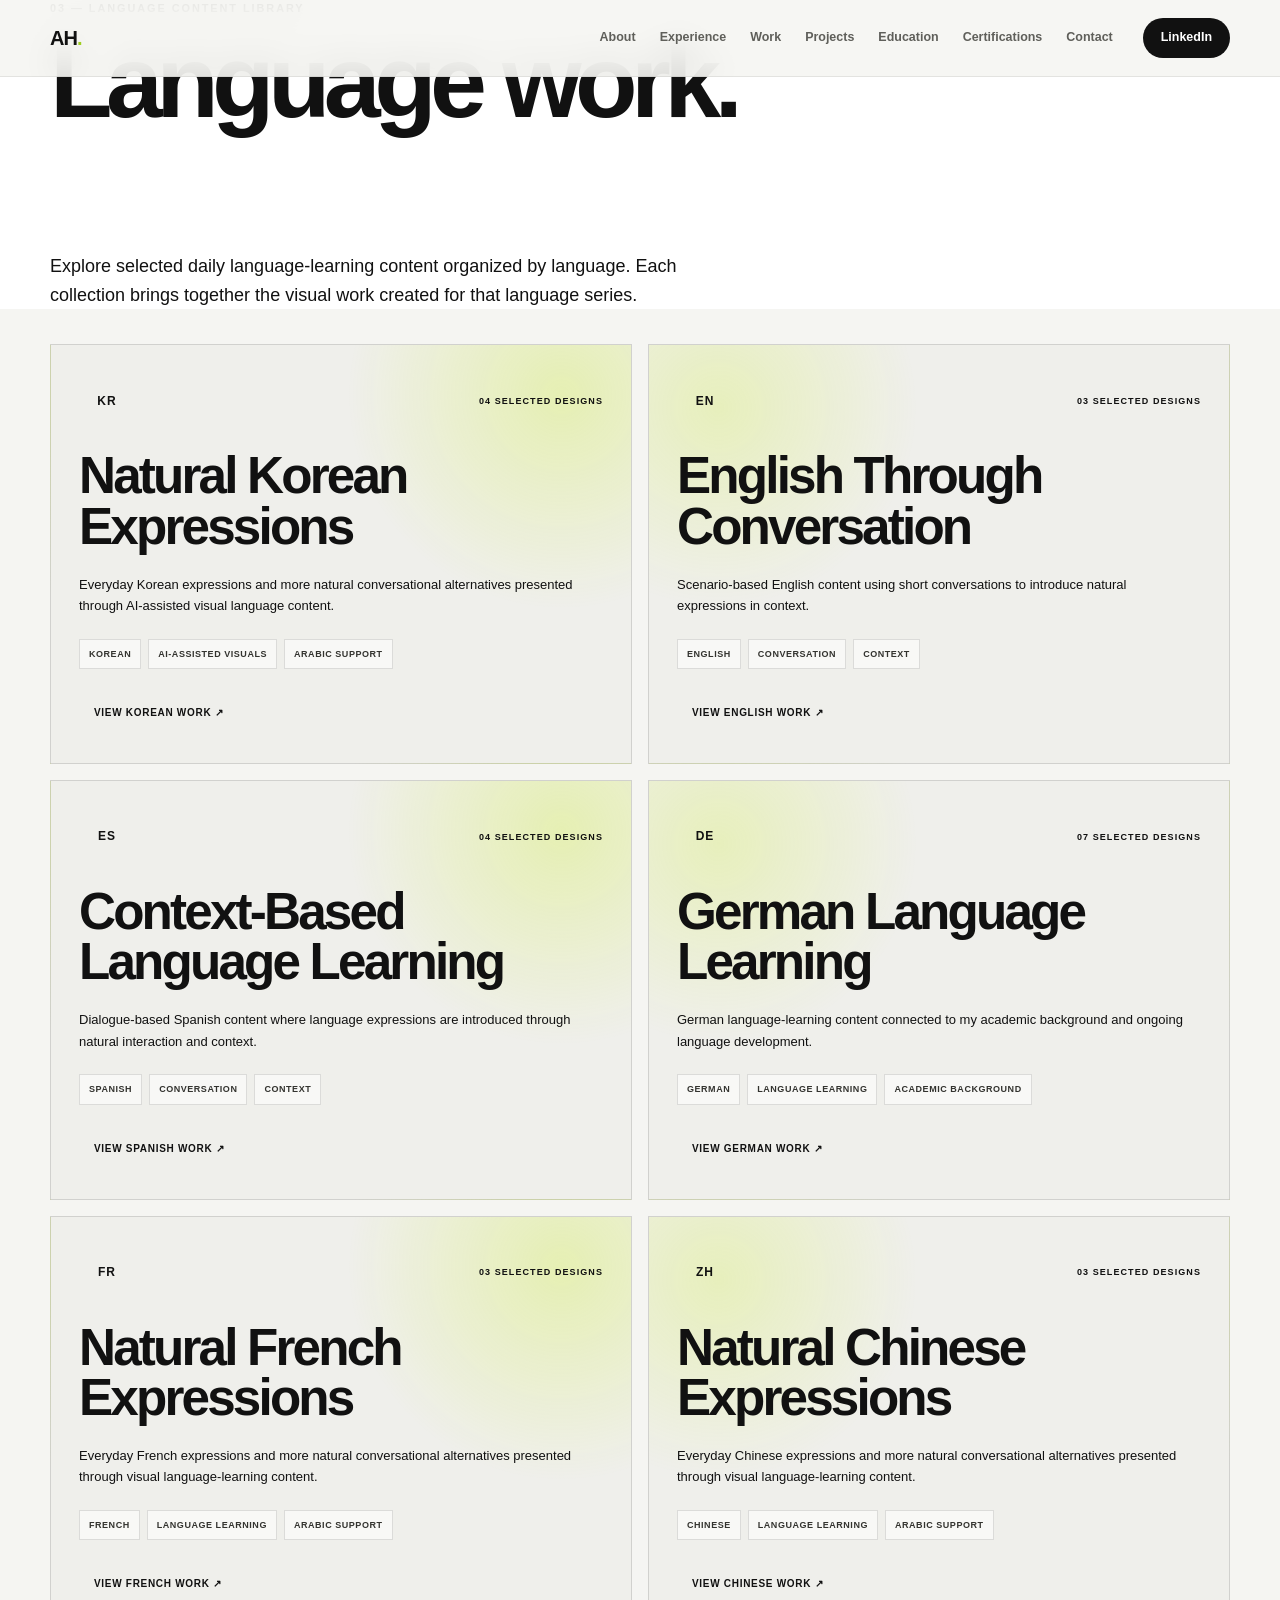
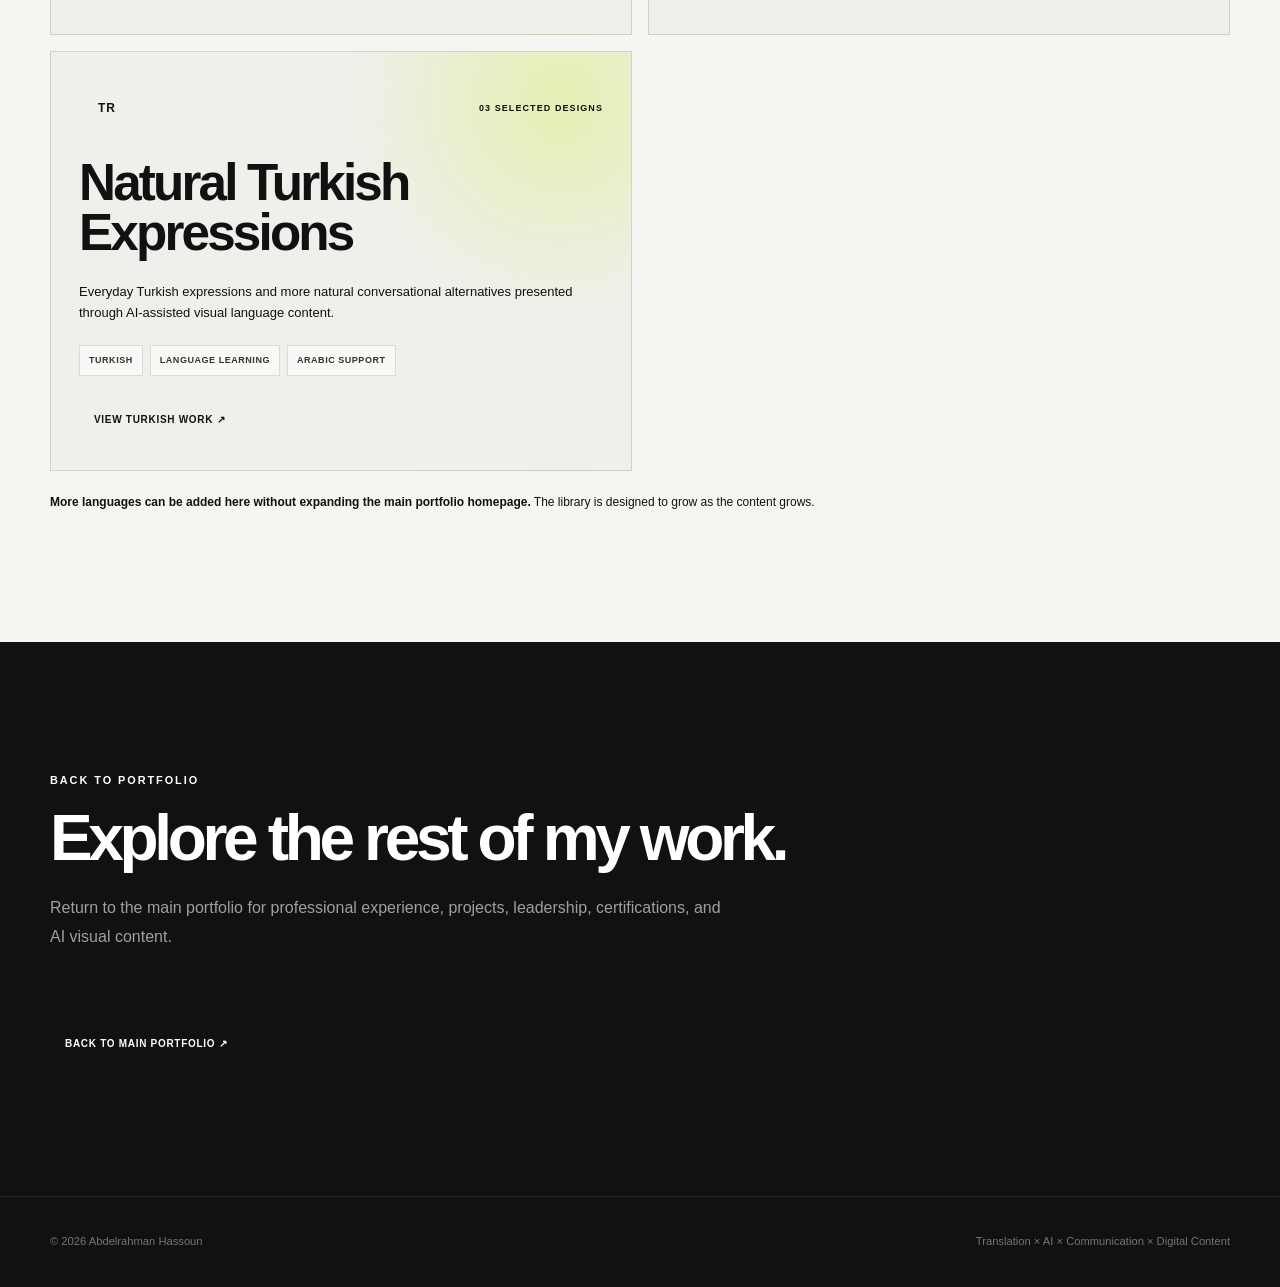
==== commit 6d346040: "Add Turkish language content section" ====
--- a/language-content.html
+++ b/language-content.html
@@ -197,6 +197,114 @@
 }
 </style>
 
+
+<style>
+/* ======================================================
+   LANGUAGE LIBRARY — PROFESSIONAL IMAGE GALLERY
+   ====================================================== */
+
+.work-modal-dialog {
+    width: min(1180px, 100%);
+    max-height: calc(100vh - 40px);
+    padding: 28px;
+}
+
+.work-modal-grid {
+    display: grid;
+    grid-template-columns: repeat(3, minmax(0, 1fr));
+    gap: 18px;
+    padding-top: 24px;
+}
+
+.work-modal-item {
+    display: flex;
+    flex-direction: column;
+    overflow: hidden;
+    border: 1px solid rgba(10, 10, 10, 0.12);
+    background: #ffffff;
+    transition: transform 220ms ease, border-color 220ms ease, box-shadow 220ms ease;
+}
+
+.work-modal-item:hover {
+    transform: translateY(-3px);
+    border-color: rgba(10, 10, 10, 0.26);
+    box-shadow: 0 14px 30px rgba(0, 0, 0, 0.08);
+}
+
+.work-modal-item img {
+    display: block;
+    width: 100%;
+    aspect-ratio: 2 / 3;
+    object-fit: contain;
+    background: #ecece7;
+    transition: transform 260ms ease;
+}
+
+.work-modal-item:hover img {
+    transform: scale(1.012);
+}
+
+.work-modal-item-label {
+    min-height: 42px;
+    display: flex;
+    align-items: center;
+    justify-content: space-between;
+    gap: 10px;
+    padding: 10px 12px;
+    background: #ffffff;
+    color: #5e5e59;
+    font-size: 8px;
+    font-weight: 800;
+    letter-spacing: 0.08em;
+    text-transform: uppercase;
+}
+
+.work-modal-item-label strong {
+    color: #0a0a0a;
+}
+
+@media (max-width: 980px) {
+    .work-modal-grid {
+        grid-template-columns: repeat(2, minmax(0, 1fr));
+    }
+}
+
+@media (max-width: 720px) {
+    .work-modal-dialog {
+        max-height: calc(100vh - 28px);
+        padding: 20px;
+    }
+
+    .work-modal-header {
+        flex-direction: column;
+    }
+
+    .work-modal-item img {
+        aspect-ratio: 2 / 3;
+    }
+}
+
+@media (max-width: 560px) {
+    .work-modal {
+        padding: 12px;
+    }
+
+    .work-modal-dialog {
+        max-height: calc(100vh - 24px);
+        padding: 18px;
+    }
+
+    .work-modal-grid {
+        grid-template-columns: 1fr;
+        gap: 14px;
+    }
+
+    .work-modal-item-label {
+        font-size: 8px;
+    }
+}
+</style>
+
 </head>
 <body>
 
@@ -301,6 +409,17 @@
                     <p>Everyday Chinese expressions and more natural conversational alternatives presented through visual language-learning content.</p>
                     <div class="language-library-tags"><span>Chinese</span><span>Language Learning</span><span>Arabic Support</span></div>
                     <button class="language-library-card-button" type="button" data-library-gallery="chinese">View Chinese Work ↗</button>
+                </article>
+
+                <article class="language-library-card">
+                    <div class="language-library-card-top">
+                        <span class="language-library-card-code">TR</span>
+                        <span class="language-library-card-count">03 selected designs</span>
+                    </div>
+                    <h2>Natural Turkish Expressions</h2>
+                    <p>Everyday Turkish expressions and more natural conversational alternatives presented through AI-assisted visual language content.</p>
+                    <div class="language-library-tags"><span>Turkish</span><span>Language Learning</span><span>Arabic Support</span></div>
+                    <button class="language-library-card-button" type="button" data-library-gallery="turkish">View Turkish Work ↗</button>
                 </article>
 
             </div>
@@ -391,6 +510,13 @@
             description: 'Selected Chinese language-learning designs presenting everyday expressions and more natural conversational alternatives.',
             images: ['chinese-01.webp','chinese-02.webp','chinese-03.webp']
         }
+,
+        turkish: {
+            label: 'TURKISH LANGUAGE CONTENT',
+            title: 'Natural Turkish Expressions',
+            description: 'Selected Turkish language-learning designs presenting everyday expressions and more natural conversational alternatives.',
+            images: ['turkish-01.webp','turkish-02.webp','turkish-03.webp']
+        }
     };
 
     function openGallery(key) {
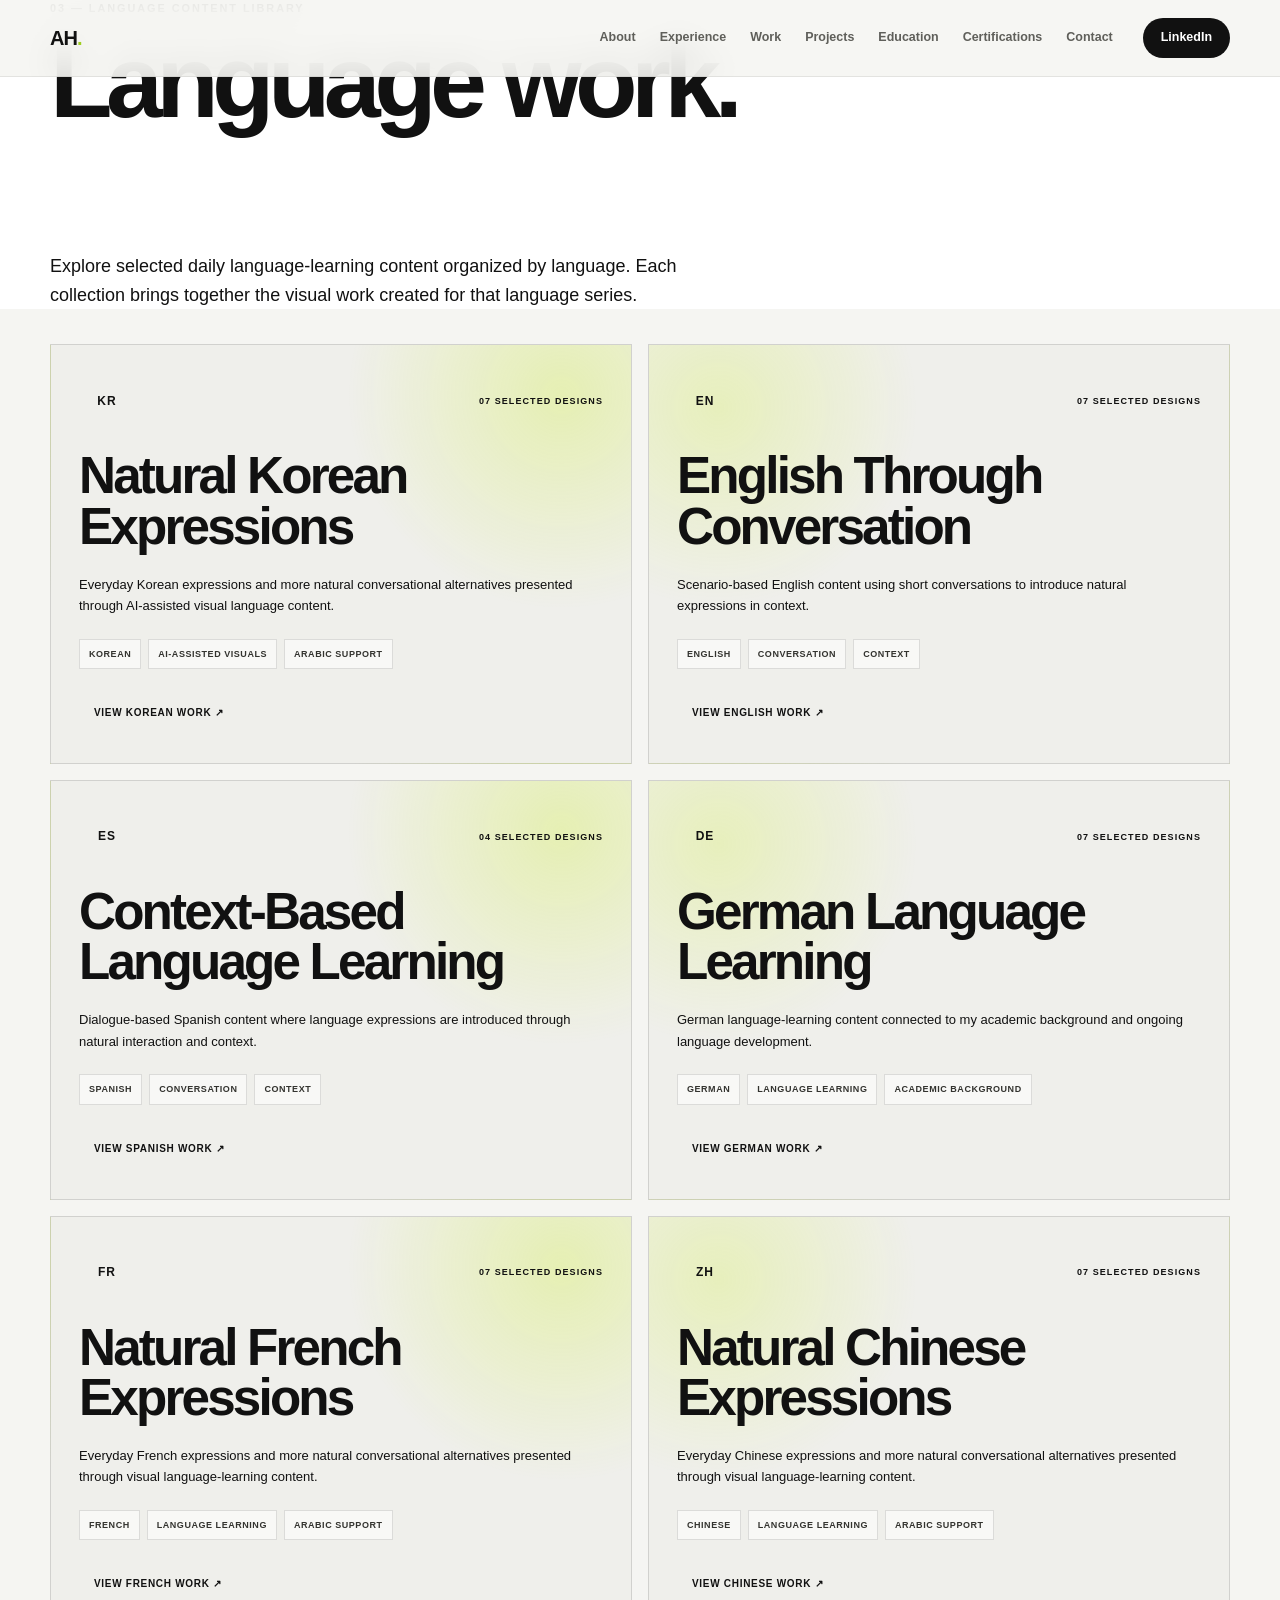
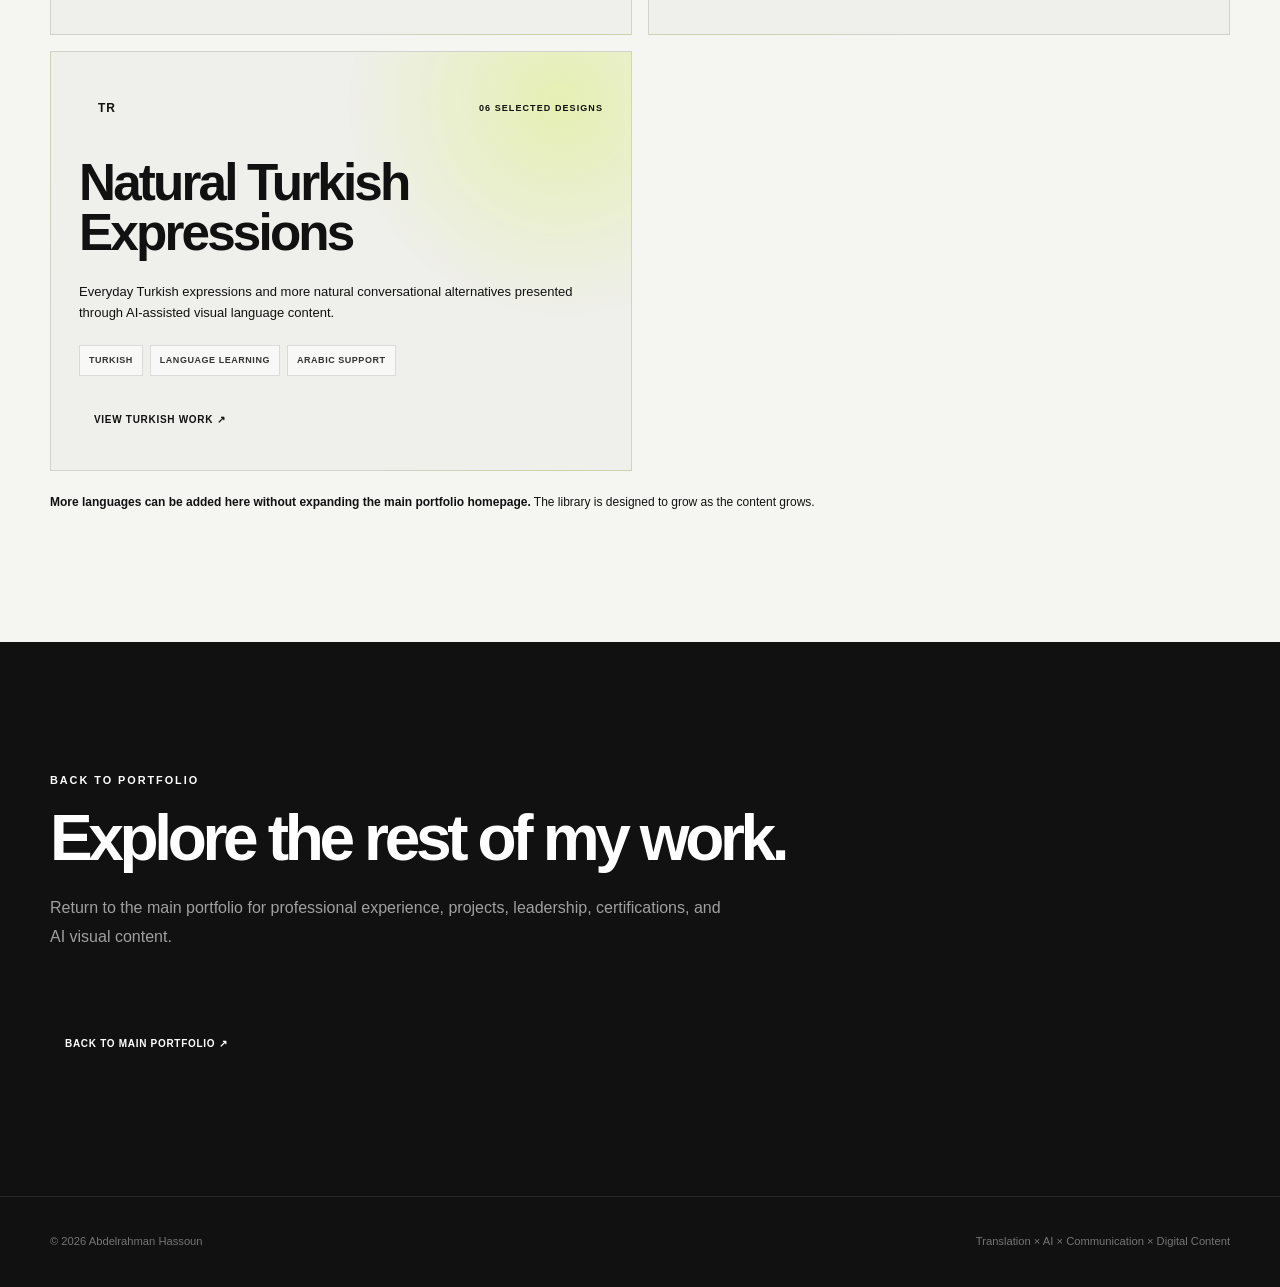
==== commit d4ecfffc: "Update selected designs count and add new images Updated the count of selected designs for multiple " ====
--- a/language-content.html
+++ b/language-content.html
@@ -348,7 +348,7 @@
                 <article class="language-library-card">
                     <div class="language-library-card-top">
                         <span class="language-library-card-code">KR</span>
-                        <span class="language-library-card-count">04 selected designs</span>
+                        <span class="language-library-card-count">07 selected designs</span>
                     </div>
                     <h2>Natural Korean Expressions</h2>
                     <p>Everyday Korean expressions and more natural conversational alternatives presented through AI-assisted visual language content.</p>
@@ -359,7 +359,7 @@
                 <article class="language-library-card">
                     <div class="language-library-card-top">
                         <span class="language-library-card-code">EN</span>
-                        <span class="language-library-card-count">03 selected designs</span>
+                        <span class="language-library-card-count">07 selected designs</span>
                     </div>
                     <h2>English Through Conversation</h2>
                     <p>Scenario-based English content using short conversations to introduce natural expressions in context.</p>
@@ -392,7 +392,7 @@
                 <article class="language-library-card">
                     <div class="language-library-card-top">
                         <span class="language-library-card-code">FR</span>
-                        <span class="language-library-card-count">03 selected designs</span>
+                        <span class="language-library-card-count">07 selected designs</span>
                     </div>
                     <h2>Natural French Expressions</h2>
                     <p>Everyday French expressions and more natural conversational alternatives presented through visual language-learning content.</p>
@@ -403,7 +403,7 @@
                 <article class="language-library-card">
                     <div class="language-library-card-top">
                         <span class="language-library-card-code">ZH</span>
-                        <span class="language-library-card-count">03 selected designs</span>
+                        <span class="language-library-card-count">07 selected designs</span>
                     </div>
                     <h2>Natural Chinese Expressions</h2>
                     <p>Everyday Chinese expressions and more natural conversational alternatives presented through visual language-learning content.</p>
@@ -414,7 +414,7 @@
                 <article class="language-library-card">
                     <div class="language-library-card-top">
                         <span class="language-library-card-code">TR</span>
-                        <span class="language-library-card-count">03 selected designs</span>
+                        <span class="language-library-card-count">06 selected designs</span>
                     </div>
                     <h2>Natural Turkish Expressions</h2>
                     <p>Everyday Turkish expressions and more natural conversational alternatives presented through AI-assisted visual language content.</p>
@@ -478,13 +478,13 @@
             label: 'KOREAN LANGUAGE CONTENT',
             title: 'Natural Korean Expressions',
             description: 'Selected Korean language-learning designs developed as part of my AI-assisted visual content work.',
-            images: ['korean-01.webp','korean-02.webp','korean-03.webp','korean-04.webp']
+            images: ['korean-01.webp','korean-02.webp','korean-03.webp','korean-04.webp','korean-05.webp','korean-06.webp','korean-07.webp']
         },
         english: {
             label: 'ENGLISH LANGUAGE CONTENT',
             title: 'English Through Conversation',
             description: 'Selected English conversational designs created to present natural expressions in context.',
-            images: ['english-01.webp','english-02.webp','english-03.webp']
+            images: ['english-01.webp','english-02.webp','english-03.webp','english-04.webp','english-05.webp','english-06.webp','english-07.webp']
         },
         spanish: {
             label: 'SPANISH LANGUAGE CONTENT',
@@ -502,20 +502,20 @@
             label: 'FRENCH LANGUAGE CONTENT',
             title: 'Natural French Expressions',
             description: 'Selected French language-learning designs presenting everyday expressions and more natural conversational alternatives.',
-            images: ['french-01.webp','french-02.webp','french-03.webp']
+            images: ['french-01.webp','french-02.webp','french-03.webp','french-04.webp','french-05.webp','french-06.webp','french-07.webp']
         },
         chinese: {
             label: 'CHINESE LANGUAGE CONTENT',
             title: 'Natural Chinese Expressions',
             description: 'Selected Chinese language-learning designs presenting everyday expressions and more natural conversational alternatives.',
-            images: ['chinese-01.webp','chinese-02.webp','chinese-03.webp']
+            images: ['chinese-01.webp','chinese-02.webp','chinese-03.webp','chinese-04.webp','chinese-05.webp','chinese-06.webp','chinese-07.webp']
         }
 ,
         turkish: {
             label: 'TURKISH LANGUAGE CONTENT',
             title: 'Natural Turkish Expressions',
             description: 'Selected Turkish language-learning designs presenting everyday expressions and more natural conversational alternatives.',
-            images: ['turkish-01.webp','turkish-02.webp','turkish-03.webp']
+            images: ['turkish-01.webp','turkish-02.webp','turkish-03.webp','turkish-04.webp','turkish-05.webp','turkish-06.webp']
         }
     };
 
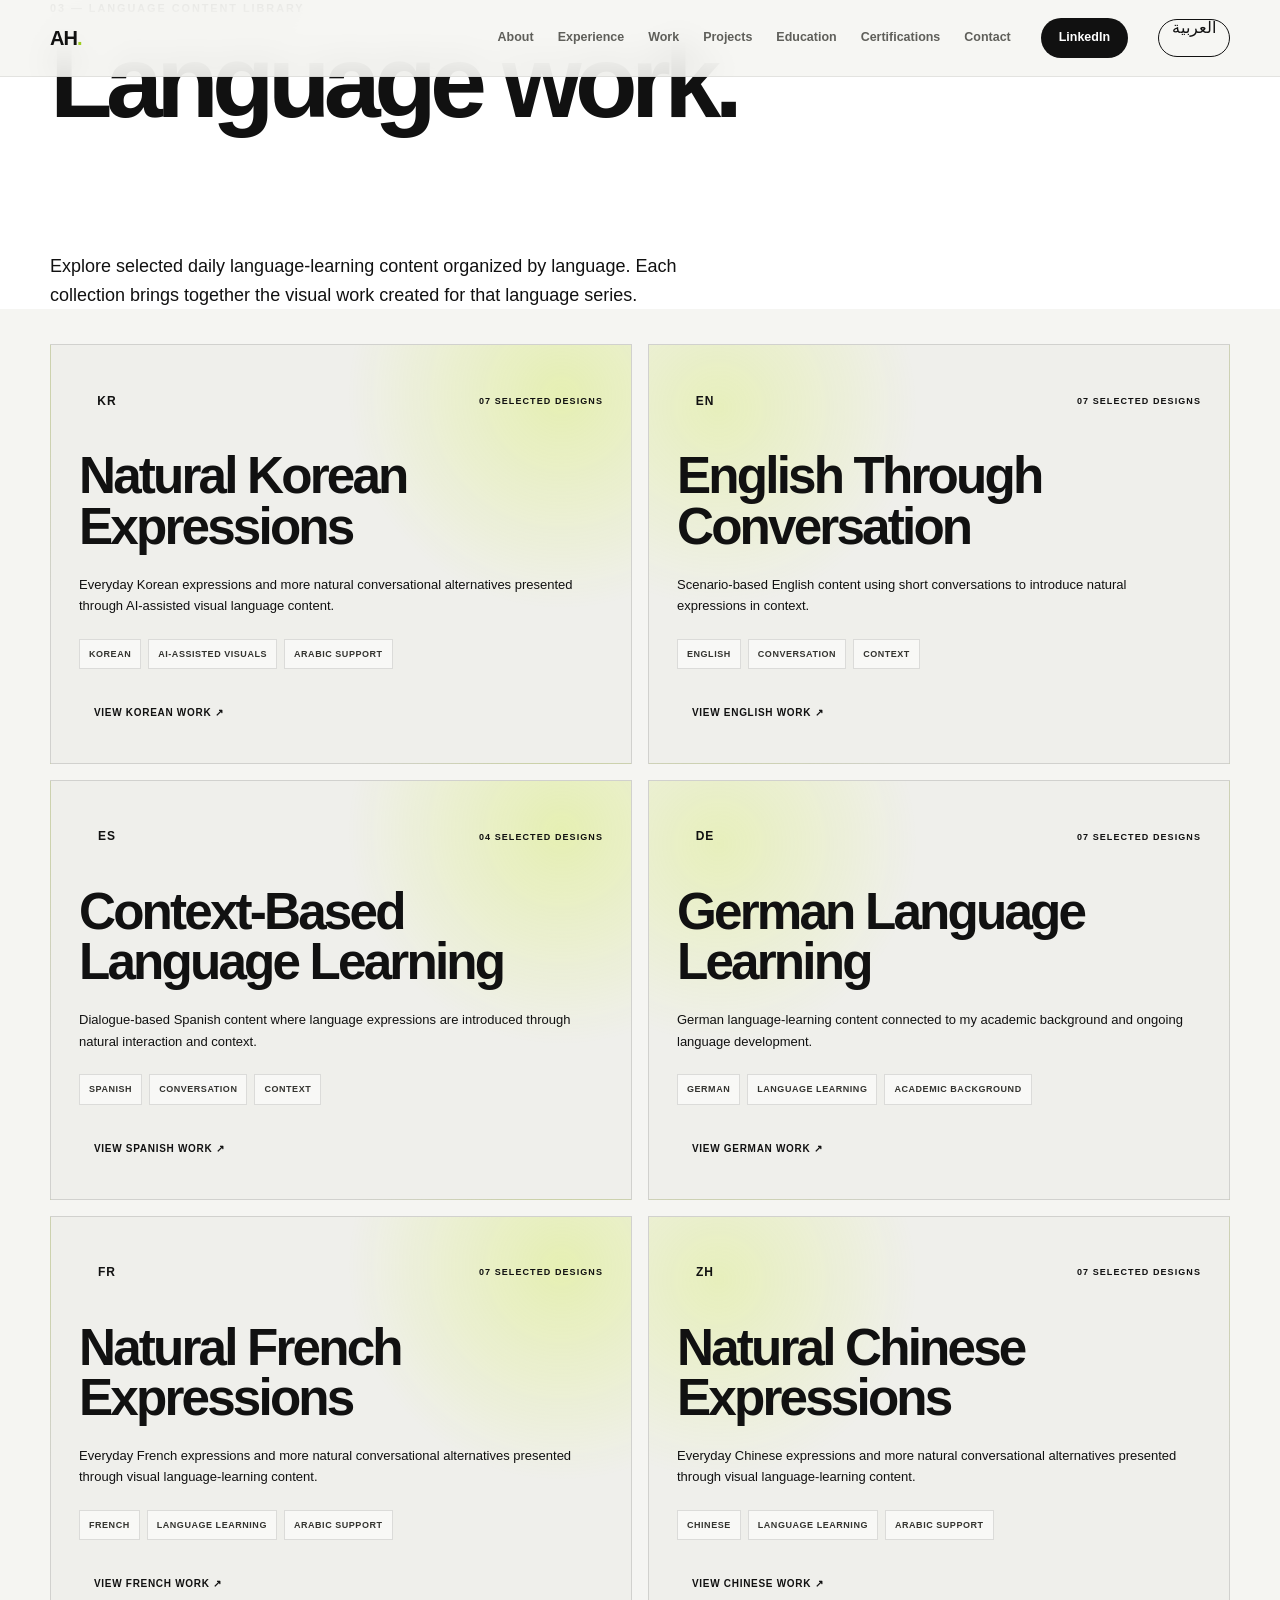
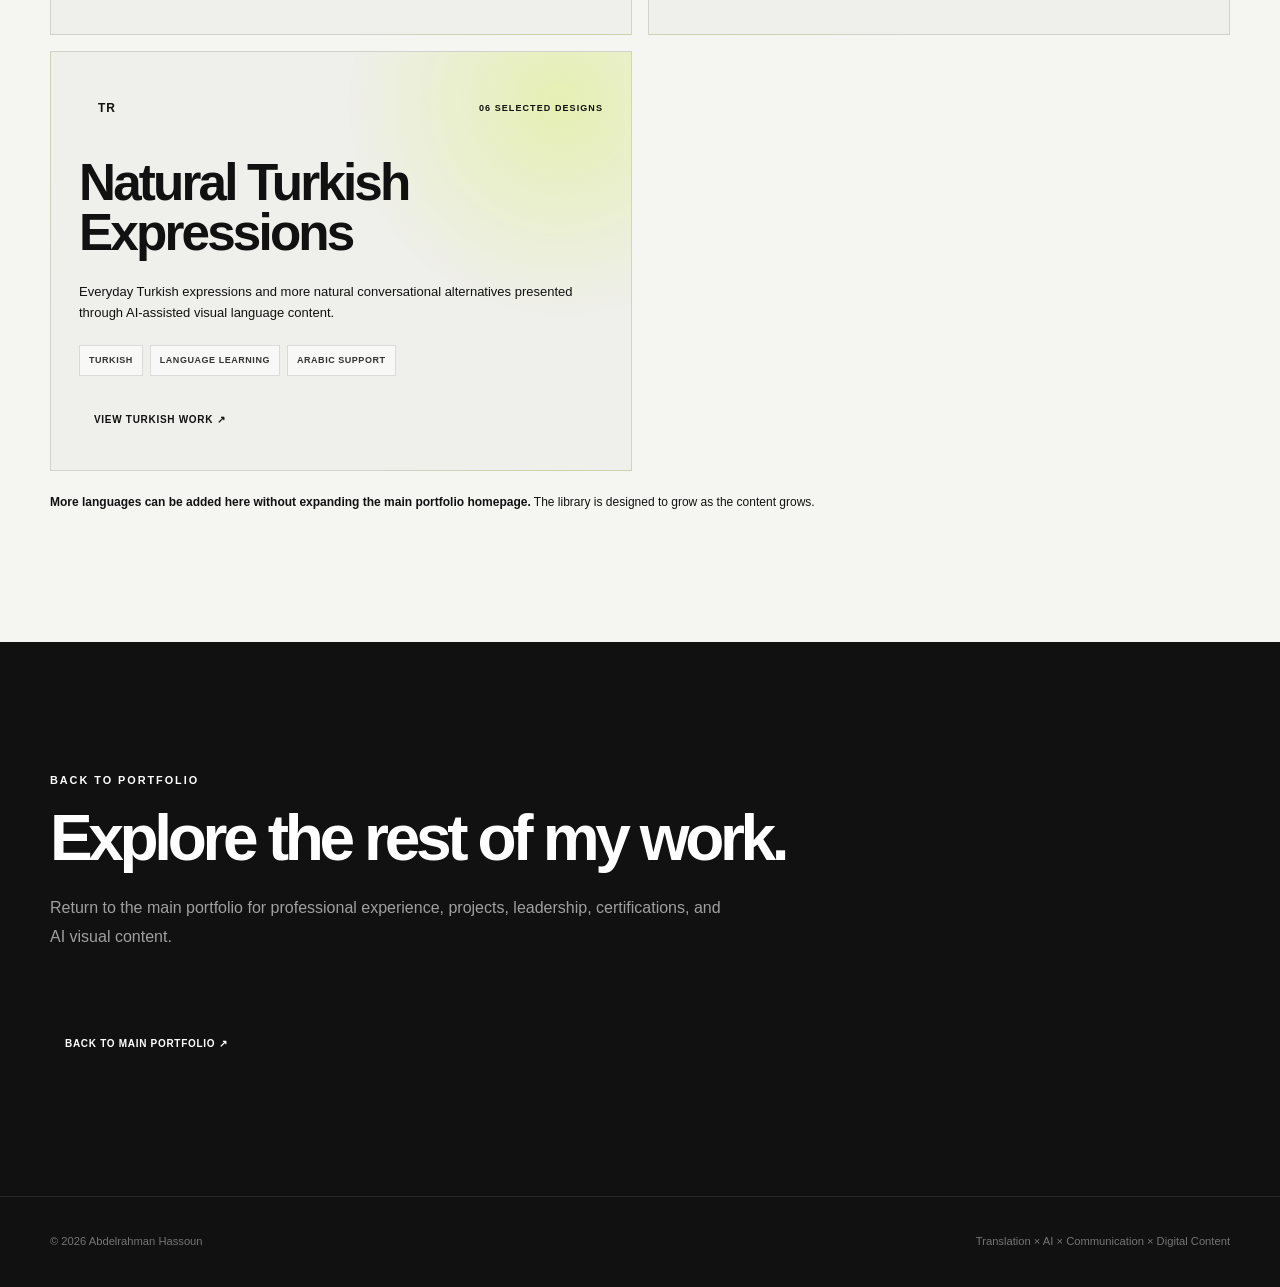
==== commit 1ce0085b: "Update language-content.html" ====
--- a/language-content.html
+++ b/language-content.html
@@ -305,8 +305,75 @@
 }
 </style>
 
+<style>
+
+/* Bilingual interface and Arabic RTL presentation */
+.language-toggle-button {
+    display: inline-flex;
+    appearance: none;
+    border: 1px solid currentColor;
+    cursor: pointer;
+    white-space: nowrap;
+    font: inherit;
+    line-height: 1;
+    min-height: 38px;
+    padding: 0 13px;
+    text-transform: none !important;
+    letter-spacing: 0 !important;
+    background: var(--black);
+    color: var(--white-pure);
+    border-color: var(--black);
+}
+.language-toggle-button:hover {
+    background: var(--lime);
+    color: var(--black);
+    border-color: var(--black);
+    transform: translateY(-2px);
+}
+html[dir="rtl"] body {
+    direction: rtl;
+    text-align: right;
+    font-family: Tahoma, Arial, sans-serif;
+}
+html[dir="rtl"] body * { letter-spacing: normal; }
+html[dir="rtl"] h1,
+html[dir="rtl"] h2,
+html[dir="rtl"] h3,
+html[dir="rtl"] h4,
+html[dir="rtl"] h5 {
+    letter-spacing: 0 !important;
+    line-height: 1.22;
+}
+html[dir="rtl"] .nav-container,
+html[dir="rtl"] .hero-grid,
+html[dir="rtl"] .language-library-preview,
+html[dir="rtl"] .experience-role-row,
+html[dir="rtl"] .footer-content { direction: rtl; }
+html[dir="rtl"] .menu-toggle { margin-left: 0; margin-right: auto; }
+html[dir="rtl"] .nav-links { text-align: right; margin-left: 0; margin-right: auto; }
+html[dir="rtl"] .nav-links a { text-align: right; }
+html[dir="rtl"] .language-library-card-count,
+html[dir="rtl"] .language-work-count { text-align: left; }
+html[dir="rtl"] .language-work-button,
+html[dir="rtl"] .language-library-card-button { align-self: flex-start; }
+html[dir="rtl"] .work-modal-header,
+html[dir="rtl"] .video-work-card-info { direction: rtl; text-align: right; }
+html[dir="rtl"] .work-modal-close,
+html[dir="rtl"] .language-toggle-button { font-family: Tahoma, Arial, sans-serif; }
+html[dir="rtl"] .language-library-code-grid,
+html[dir="rtl"] .language-library-mini-grid { direction: rtl; }
+html[dir="rtl"] .project-tags,
+html[dir="rtl"] .language-tags,
+html[dir="rtl"] .language-library-tags { direction: rtl; }
+html[dir="rtl"] .best-student-media-caption,
+html[dir="rtl"] .cross-cultural-media-caption { direction: rtl; }
+@media (max-width: 820px) {
+    .language-toggle-button { min-height: 40px; padding: 0 10px; font-size: 10px; }
+}
+
+</style>
 </head>
-<body>
+<body data-english-title="Language Content Library | Abdelrahman Hassoun" data-arabic-meta-description="مكتبة أعمال عبدالرحمن حسون في محتوى تعلّم اللغات والتصميم البصري المدعوم بالذكاء الاصطناعي.">
 
 <header class="navbar" id="navbar">
     <div class="container nav-container">
@@ -327,6 +394,7 @@
         </nav>
 
         <a href="https://www.linkedin.com/in/abdelrahman-hassoun/" target="_blank" rel="noopener noreferrer" class="nav-button">LinkedIn</a>
+        <button type="button" class="nav-button language-toggle-button" id="languageToggle" aria-label="Switch website language to Arabic" aria-pressed="false">العربية</button>
     </div>
 </header>
 
@@ -537,6 +605,7 @@
         document.body.classList.add('modal-open');
         if (dialog) dialog.focus();
         if (closeButton) closeButton.focus();
+        if (window.applyPortfolioLanguage) window.applyPortfolioLanguage(window.getPortfolioLanguage(), false);
     }
 
     function closeGallery() {
@@ -559,5 +628,94 @@
     });
 })();
 </script>
+<script>window.PORTFOLIO_TRANSLATIONS = {"text": {"About": "نبذة عني", "Experience": "الخبرة", "Work": "الأعمال", "Projects": "المشاريع", "Education": "التعليم", "Certifications": "الشهادات", "Contact": "تواصل", "LinkedIn": "LinkedIn", "Close": "إغلاق", "Back to Main Portfolio ↗": "العودة إلى الصفحة الرئيسية ↗", "Back to Main Portfolio": "العودة إلى الصفحة الرئيسية", "TRANSLATION × AI × COMMUNICATION × DIGITAL CONTENT": "الترجمة × الذكاء الاصطناعي × التواصل × المحتوى الرقمي", "Translation student and language professional exploring how artificial intelligence can support translation, communication, and digital content creation.": "طالب ترجمة ومهتم بالعمل اللغوي، أستكشف كيف يمكن للذكاء الاصطناعي دعم الترجمة والتواصل وإنشاء المحتوى الرقمي.", "Explore My Work": "استكشف أعمالي", "Get in Touch": "تواصل معي", "Translation": "الترجمة", "Visit GJU ↗": "زيارة الجامعة ↗", "AI": "الذكاء الاصطناعي", "Translation & Content": "الترجمة والمحتوى", "Professional Experience": "الخبرة المهنية", "Visit MLC ↗": "زيارة المركز ↗", "PORTFOLIO": "ملف الأعمال", "Currently": "حاليًا", "Translation Student & Language Professional": "طالب ترجمة ومهتم بالعمل اللغوي", "German Jordanian University": "الجامعة الألمانية الأردنية", "01 — ABOUT ME": "01 — نبذة عني", "Building at the intersection of language and technology.": "أبني مساري عند تقاطع اللغة والتكنولوجيا.", "I am a second-year Translation student at the German Jordanian University with a growing focus on the relationship between language, artificial intelligence, communication, and digital content.": "أنا طالب ترجمة في السنة الثانية بالجامعة الألمانية الأردنية، وينصبّ اهتمامي على العلاقة بين اللغة والذكاء الاصطناعي والتواصل والمحتوى الرقمي.", "My work combines academic study, professional experience, cultural exchange, leadership, and continuous learning.": "يجمع مساري بين الدراسة الأكاديمية والخبرة المهنية والتبادل الثقافي والقيادة والتعلّم المستمر.", "I am particularly interested in the human skills that remain essential when working with AI: critical thinking, communication, cultural awareness, creativity, and judgment.": "أهتم خصوصًا بالمهارات الإنسانية التي تظل أساسية عند العمل باستخدام الذكاء الاصطناعي، مثل التفكير النقدي والتواصل والوعي الثقافي والإبداع وحسن التقدير.", "My professional journey at the Modern Language Center began as an intern and continued with the organization as an official employee.": "بدأت رحلتي المهنية في Modern Language Center (مركز اللغات الحديث) كمتدرب، ثم واصلت العمل مع المركز بصفة موظف رسمي.", "Academic foundation in translation, languages, linguistics, and intercultural communication.": "أساس أكاديمي في الترجمة واللغات واللسانيات والتواصل بين الثقافات.", "Artificial Intelligence": "الذكاء الاصطناعي", "Exploring practical applications of AI in translation, language learning, and digital content.": "استكشاف التطبيقات العملية للذكاء الاصطناعي في الترجمة وتعلّم اللغات والمحتوى الرقمي.", "Communication": "التواصل", "Developing professional communication, public speaking, critical thinking, and cross-cultural communication.": "تطوير مهارات التواصل المهني والتحدث أمام الجمهور والتفكير النقدي والتواصل بين الثقافات.", "02 — PROFESSIONAL EXPERIENCE": "02 — الخبرة المهنية", "From internship to professional experience.": "من التدريب إلى الخبرة المهنية.", "MODERN LANGUAGE CENTER": "مركز اللغات الحديث · MLC", "Intern → Official Employee": "متدرب ← موظف رسمي", "View on LinkedIn ↗": "عرض على LinkedIn ↗", "My journey with the Modern Language Center started through an internship and continued with the organization as an official employee.": "بدأت رحلتي مع مركز اللغات الحديث من خلال التدريب، ثم استمرت بالعمل مع المركز بصفة موظف رسمي.", "Digital Content": "المحتوى الرقمي", "Contributed to language-learning and digital content using AI-assisted workflows and visual content.": "ساهمت في إعداد محتوى تعلّم اللغات والمحتوى الرقمي باستخدام سير عمل مدعوم بالذكاء الاصطناعي وأدوات التصميم البصري.", "View My Digital Content ↗": "عرض أعمالي في المحتوى الرقمي ↗", "Language Content": "محتوى اللغات", "Worked with English, Spanish, Korean, and other language-learning content formats.": "عملت على محتوى تعلّم اللغات بالإنجليزية والإسبانية والكورية ولغات أخرى.", "View My Language Content ↗": "عرض أعمالي في محتوى اللغات ↗", "Representation": "التمثيل والمشاركة", "Represented the Modern Language Center at Y Hala Meet Korea at Haya Cultural Center in Amman.": "مثّلت مركز اللغات الحديث في فعالية Y Hala Meet Korea في مركز هيا الثقافي في عمّان.", "Professional Development": "التطوير المهني", "Developed practical experience in communication, organization, teamwork, and digital work.": "اكتسبت خبرة عملية في التواصل والتنظيم والعمل الجماعي والعمل الرقمي.", "REPRESENTATION": "تمثيل المركز", "Y Hala Meet Korea": "Y Hala Meet Korea", "24–25 July 2026 · Haya Cultural Center · Amman": "24–25 يوليو 2026 · مركز هيا الثقافي · عمّان", "03 — AI & DIGITAL CONTENT": "03 — الذكاء الاصطناعي والمحتوى الرقمي", "Language content built with AI-assisted workflows.": "محتوى لغوي أُنتج باستخدام سير عمل مدعوم بالذكاء الاصطناعي.", "A growing library of multilingual language-learning content developed through visual storytelling, AI-assisted creation, and context-based communication.": "مكتبة متنامية من محتوى تعلّم اللغات متعدد اللغات، طُوّرت من خلال السرد البصري والإنتاج المدعوم بالذكاء الاصطناعي والتواصل القائم على السياق.", "LANGUAGE CONTENT LIBRARY": "مكتبة محتوى اللغات", "One place for all my language work.": "مكان واحد لجميع أعمالي اللغوية.", "Explore my selected daily language content by language. Korean, English, Spanish, German, French, Chinese, and Turkish work are organized in one dedicated library so the main portfolio stays focused and easy to navigate.": "استكشف مختارات من محتوى نصائح اللغات اليومية، مرتبة حسب اللغة. جمعت أعمالي في الكورية والإنجليزية والإسبانية والألمانية والفرنسية والصينية والتركية في مكتبة مستقلة، ليبقى ملف أعمالي الرئيسي منظمًا وسهل التصفح.", "KR · Korean": "KR · الكورية", "EN · English": "EN · الإنجليزية", "ES · Spanish": "ES · الإسبانية", "DE · German": "DE · الألمانية", "FR · French": "FR · الفرنسية", "ZH · Chinese": "ZH · الصينية", "TR · Turkish": "TR · التركية", "Explore My Language Work ↗": "استكشف أعمالي اللغوية ↗", "LANGUAGE LIBRARY": "مكتبة اللغات", "07 LANGUAGES": "7 لغات", "Selected visual work": "نماذج من الأعمال البصرية", "Open library →": "افتح المكتبة ←", "AI VISUAL CONTENT": "المحتوى البصري بالذكاء الاصطناعي", "AI-Assisted Visual Storytelling": "السرد البصري المدعوم بالذكاء الاصطناعي", "Selected video projects created from concept to final output, combining scripting, visual direction, AI-assisted production, and editing.": "مجموعة مختارة من مشاريع الفيديو التي طُوّرت من الفكرة إلى المنتج النهائي، وجمعت بين كتابة النص والتوجيه البصري والإنتاج المدعوم بالذكاء الاصطناعي والمونتاج.", "VIDEO": "فيديو", "09 selected videos": "9 فيديوهات مختارة", "Explore the video work.": "استكشف أعمال الفيديو.", "A selected set of language, educational, and promotional video projects developed through AI-assisted visual workflows.": "مجموعة مختارة من مشاريع الفيديو اللغوية والتعليمية والإعلانية، أُنتجت باستخدام سير عمل بصري مدعوم بالذكاء الاصطناعي.", "View My Video Work ↗": "عرض أعمال الفيديو ↗", "04 — SELECTED PROJECTS": "04 — مشاريع مختارة", "Academic and personal work.": "أعمال أكاديمية ومشاريع شخصية.", "PROJECT 01": "المشروع 01", "UNIVERSITY · SPORT & HEALTH": "مشروع جامعي · الرياضة والصحة", "Sports Fanaticism & Smoking Behavior": "التعصب الرياضي وسلوك التدخين", "A group research project examining whether sports fanaticism may influence smoking behavior among sports fans.": "مشروع بحثي جماعي يدرس احتمال تأثير التعصب الرياضي في سلوك التدخين لدى المشجعين الرياضيين.", "81 Participants": "81 مشاركًا", "Survey": "استبيان", "Interviews": "مقابلات", "Field Observation": "ملاحظة ميدانية", "The research explored stress as a possible mediating factor and examined the role of personal habits and social environments.": "استكشف البحث التوتر بوصفه عاملًا وسيطًا محتملًا، كما تناول دور العادات الشخصية والبيئات الاجتماعية.", "Group Leader": "قائد المجموعة", "View Project Report ↗": "عرض تقرير المشروع ↗", "View Project on LinkedIn ↗": "عرض المشروع على LinkedIn ↗", "PROJECT 02": "المشروع 02", "AI × TRANSLATION": "الذكاء الاصطناعي × الترجمة", "AI-Assisted Translation Exploration": "استكشاف الترجمة المدعومة بالذكاء الاصطناعي", "A personal exploration of how AI-generated translations can be evaluated beyond literal linguistic accuracy.": "استكشاف شخصي لكيفية تقييم الترجمات التي ينتجها الذكاء الاصطناعي بما يتجاوز الدقة اللغوية الحرفية.", "The experiment compared an Arabic phrase with an AI-generated English translation while considering meaning, emotion, context, and cultural nuance.": "قارنت التجربة عبارة عربية بترجمة إنجليزية مولّدة بالذكاء الاصطناعي، مع مراعاة المعنى والعاطفة والسياق والفروق الثقافية الدقيقة.", "Arabic": "العربية", "AI Translation": "ترجمة بالذكاء الاصطناعي", "Personal Exploration": "استكشاف شخصي", "PROJECT 03": "المشروع 03", "CULTURAL EXCHANGE": "تبادل ثقافي", "Arabic Language & Culture Summer School": "المدرسة الصيفية للغة العربية والثقافة", "Participated in a cultural exchange experience with German students from Goethe University Frankfurt and the University of Hamburg.": "شاركت في تجربة تبادل ثقافي مع طلاب ألمان من جامعة غوته في فرانكفورت وجامعة هامبورغ.", "Contributed to cultural exchange by introducing aspects of Jordanian culture, traditions, and hospitality while learning from the participants' cultural backgrounds.": "ساهمت في التبادل الثقافي من خلال التعريف بجوانب من الثقافة الأردنية والتقاليد والضيافة، والتعرّف في المقابل على الخلفيات الثقافية للمشاركين.", "Best Student": "أفضل طالب", "05 — LEADERSHIP & DEVELOPMENT": "05 — القيادة والتطوير", "Aspire Leaders Program": "برنامج Aspire Leaders", "2026 Aspire Leaders Program": "برنامج Aspire Leaders لعام 2026", "Successfully completed the 2026 Aspire Leaders Program at Aspire Institute through a nine-week learning experience with approximately 40 hours of coursework.": "أتممت بنجاح برنامج Aspire Leaders لعام 2026 في Aspire Institute، من خلال تجربة تعليمية امتدت تسعة أسابيع وشملت نحو 40 ساعة من الدورات والمهام التعليمية.", "99/100": "99/100", "Final Assessment": "التقييم النهائي", "40h": "40 ساعة", "Coursework": "ساعات دراسية", "9": "9", "Weeks": "أسابيع", "The program focused on leadership development, critical thinking, communication, self-awareness, and positive social impact.": "ركّز البرنامج على تطوير القيادة والتفكير النقدي والتواصل والوعي الذاتي وتحقيق أثر اجتماعي إيجابي.", "Program Completion": "إتمام البرنامج", "Successfully completed all required modules and the final assessment.": "أتممت جميع الوحدات المطلوبة والتقييم النهائي بنجاح.", "View Certificate ↗": "عرض الشهادة ↗", "View Completion Proof ↗": "عرض إثبات الإتمام ↗", "View LinkedIn Post ↗": "عرض المنشور على LinkedIn ↗", "06 — CULTURAL EXCHANGE & LEADERSHIP": "06 — التبادل الثقافي والقيادة", "Communication across cultures.": "التواصل بين الثقافات.", "Arabic Language & Culture": "اللغة العربية والثقافة", "Participated in an Arabic Language and Culture Summer School and worked as a cultural exchange partner with German students.": "شاركت في المدرسة الصيفية للغة العربية والثقافة، وعملت شريكًا في التبادل الثقافي مع طلاب ألمان.", "View Photo ↗": "عرض الصورة ↗", "Selected as Best Student during the cultural exchange experience.": "تم اختياري كأفضل طالب خلال تجربة التبادل الثقافي.", "Recognition by Dr. Khalida Radaydeh and Dr. Lubna Muawad.": "جاء هذا التكريم بتقدير من الدكتورة خالدة ردايدة والدكتورة لبنى معوّض.", "View Photos & Video ↗": "عرض الصور والفيديو ↗", "Cross-Cultural Communication": "التواصل بين الثقافات", "Developed practical experience in presenting Jordanian culture and engaging in intercultural communication.": "اكتسبت خبرة عملية في تقديم الثقافة الأردنية والمشاركة في التواصل بين الثقافات.", "07 — EDUCATION": "07 — التعليم", "Academic foundation.": "المسار الأكاديمي.", "BACHELOR'S DEGREE": "درجة البكالوريوس", "Second-year Translation student with academic interests spanning translation, linguistics, Arabic language, German, communication, and technology.": "طالب ترجمة في السنة الثانية، وتشمل اهتماماتي الأكاديمية الترجمة واللسانيات واللغة العربية والألمانية والتواصل والتكنولوجيا.", "08 — CERTIFICATIONS": "08 — الشهادات", "Continuous learning.": "التعلّم المستمر.", "LinkedIn Learning": "LinkedIn Learning", "Communication Foundations": "أساسيات التواصل", "Professional Communication": "التواصل المهني", "February 2026": "فبراير 2026", "Critical Thinking": "التفكير النقدي", "Critical Thinking & Decision-Making": "التفكير النقدي واتخاذ القرار", "Learning Personal Branding": "تعلّم بناء العلامة الشخصية", "Personal Branding": "العلامة الشخصية", "Public Speaking Foundations": "أساسيات التحدث أمام الجمهور", "Public Speaking": "التحدث أمام الجمهور", "Communicating Across Cultures": "التواصل بين الثقافات", "Intercultural Communication": "التواصل بين الثقافات", "Crown Prince Foundation": "مؤسسة ولي العهد", "من الفكرة للمحتوى": "من الفكرة للمحتوى", "الكتابة بمساعدة الذكاء الاصطناعي": "الكتابة بمساعدة الذكاء الاصطناعي", "March 2026": "مارس 2026", "09 — LINKEDIN": "09 — LinkedIn", "Selected professional reflections.": "مختارات من آرائي المهنية.", "Writing, research, career development, AI in translation, and professional growth.": "الكتابة والبحث والتطوير المهني والذكاء الاصطناعي في الترجمة والنمو الوظيفي.", "AI in Translation": "الذكاء الاصطناعي في الترجمة", "Reflections on how AI is changing the translation process and the human skills that remain important.": "تأملات حول كيفية تغيير الذكاء الاصطناعي لعملية الترجمة والمهارات الإنسانية التي تظل مهمة.", "View on LinkedIn →": "عرض على LinkedIn ←", "RESEARCH": "بحث", "Sport & Health Research": "بحث الرياضة والصحة", "A university research project examining sports fanaticism and smoking behavior.": "مشروع بحث جامعي يدرس العلاقة بين التعصب الرياضي وسلوك التدخين.", "Reflections on cultural exchange, language, communication, and learning across cultures.": "تأملات حول التبادل الثقافي واللغة والتواصل والتعلّم عبر الثقافات.", "LEADERSHIP": "قيادة", "Reflections on completing the 2026 Aspire Leaders Program.": "تأملات حول إتمام برنامج Aspire Leaders لعام 2026.", "10 — CONTACT": "10 — التواصل", "Let's connect.": "لنتواصل.", "Interested in translation, AI, communication, digital content, or collaboration?": "هل تهتم بالترجمة أو الذكاء الاصطناعي أو التواصل أو المحتوى الرقمي أو التعاون المهني؟", "Email": "البريد الإلكتروني", "Abdelrahman Hassoun": "عبدالرحمن حسون", "Translation × AI × Communication × Digital Content": "الترجمة × الذكاء الاصطناعي × التواصل × المحتوى الرقمي", "Selected Video Work": "مختارات من أعمال الفيديو", "Selected video projects created from concept to final output.": "مجموعة مختارة من مشاريع الفيديو التي طُوّرت من الفكرة إلى المنتج النهائي.", "Your browser does not support the video element.": "متصفحك لا يدعم تشغيل الفيديو.", "CULTURAL EXCHANGE & RECOGNITION": "التبادل الثقافي والتكريم", "Best Student — Selected Moments": "أفضل طالب — لحظات مختارة", "Photos and video from the Arabic Language & Culture Summer School experience and Best Student recognition.": "صور وفيديو من تجربة المدرسة الصيفية للغة العربية والثقافة وتكريم أفضل طالب.", "Recognition Moment": "لحظة التكريم", "· Photo": "· صورة", "Certificate Moment": "لحظة الشهادة", "· Video": "· فيديو", "Cultural Exchange Event": "فعالية التبادل الثقافي", "CROSS-CULTURAL COMMUNICATION": "التواصل بين الثقافات", "Cultural Exchange — Selected Moments": "التبادل الثقافي — لحظات مختارة", "Photos and video documenting cultural exchange, Jordanian culture, and shared experiences during the program.": "صور وفيديو توثّق التبادل الثقافي والثقافة الأردنية والتجارب المشتركة خلال البرنامج.", "Cultural Exchange": "التبادل الثقافي", "Shared Experience": "تجربة مشتركة", "Jordanian Hospitality": "الضيافة الأردنية", "Arabic Language & Culture — Group Moment": "اللغة العربية والثقافة — صورة جماعية", "ENGLISH · AI-ASSISTED CONTENT": "الإنجليزية · محتوى مدعوم بالذكاء الاصطناعي", "Aya Avatar English — TOEFL / IELTS": "محتوى أفاتار آية للإنجليزية — TOEFL / IELTS", "AI-avatar English content focused on TOEFL / IELTS.": "محتوى باللغة الإنجليزية باستخدام أفاتار بالذكاء الاصطناعي، ويركّز على التحضير لاختباري TOEFL وIELTS.", "GERMAN · LANGUAGE CONTENT": "الألمانية · محتوى لغوي", "Nursing German B2": "الألمانية للتمريض — B2", "German-language video content built around nursing-related communication.": "محتوى فيديو باللغة الألمانية يركّز على التواصل والمصطلحات المرتبطة بمجال التمريض.", "STUDY ABROAD · PROMOTIONAL CONTENT": "الدراسة في الخارج · محتوى إعلاني", "Asia + Study Abroad Reel": "فيديو آسيا والدراسة في الخارج", "A short study-abroad promotional reel focused on Asia.": "فيديو ترويجي قصير يعرّف بخدمات الدراسة في الخارج ويركّز على آسيا.", "MLC · AI-ASSISTED VIDEO": "MLC · فيديو مدعوم بالذكاء الاصطناعي", "MLC Language Content Video": "فيديو محتوى مركز اللغات الحديث", "Language-center video content featuring an AI presenter.": "فيديو لمركز اللغات الحديث يتضمن مقدمًا افتراضيًا مدعومًا بالذكاء الاصطناعي.", "MLC · PROMOTIONAL CONTENT": "MLC · محتوى إعلاني", "English Courses — Starting 25 October 2026": "دورات اللغة الإنجليزية — تبدأ في 25 أكتوبر 2026", "Promotional announcement for English language courses starting on 25 October 2026 at the Modern Language Center.": "إعلان عن بدء دورات اللغة الإنجليزية في مركز اللغات الحديث بتاريخ 25 أكتوبر 2026.", "MLC · GERMAN COURSE ANNOUNCEMENT": "MLC · إعلان دورات اللغة الألمانية", "German Courses — Starting 1 November 2026": "دورات اللغة الألمانية — تبدأ في 1 نوفمبر 2026", "AI-assisted promotional video announcing German language courses at the Modern Language Center, starting on 1 November 2026.": "فيديو ترويجي مدعوم بالذكاء الاصطناعي للإعلان عن دورات اللغة الألمانية في مركز اللغات الحديث، والتي تبدأ في 1 نوفمبر 2026.", "MLC · ÖSD EXAM PREPARATION": "MLC · التحضير لامتحان ÖSD", "ÖSD Preparation Courses — One Day Before the Exam": "الدورات التحضيرية لامتحان ÖSD — قبل الامتحان بيوم", "Promotional announcement for preparatory courses held at the Modern Language Center one day before ÖSD examinations.": "إعلان عن الدورات التحضيرية التي يعقدها مركز اللغات الحديث قبل امتحان ÖSD بيوم واحد.", "Study Abroad Services": "خدمات الدراسة في الخارج", "Promotional video presenting the Modern Language Center’s study-abroad services.": "فيديو ترويجي يعرّف بخدمات الدراسة في الخارج التي يقدمها مركز اللغات الحديث.", "CHINESE · LANGUAGE & STUDY ABROAD": "الصينية · اللغة والدراسة في الخارج", "01 · ENGLISH · AI-ASSISTED CONTENT": "01 · الإنجليزية · محتوى مدعوم بالذكاء الاصطناعي", "02 · GERMAN · LANGUAGE CONTENT": "02 · الألمانية · محتوى لغوي", "03 · STUDY ABROAD · PROMOTIONAL CONTENT": "03 · الدراسة في الخارج · محتوى إعلاني", "04 · MLC · AI-ASSISTED VIDEO": "04 · MLC · فيديو مدعوم بالذكاء الاصطناعي", "05 · MLC · PROMOTIONAL CONTENT": "05 · MLC · محتوى إعلاني", "06 · MLC · GERMAN COURSE ANNOUNCEMENT": "06 · MLC · إعلان دورات اللغة الألمانية", "07 · MLC · ÖSD EXAM PREPARATION": "07 · MLC · التحضير لامتحان ÖSD", "08 · STUDY ABROAD · PROMOTIONAL CONTENT": "08 · الدراسة في الخارج · محتوى إعلاني", "09 · CHINESE · LANGUAGE & STUDY ABROAD": "09 · الصينية · اللغة والدراسة في الخارج", "Chinese Courses & Study Abroad Services": "دورات اللغة الصينية وخدمات الدراسة في الخارج", "Chinese-language promotional video combining Chinese course information with study-abroad services, with careful attention to pronunciation, articulation, and translation accuracy.": "فيديو إعلاني باللغة الصينية يجمع بين التعريف بدورات اللغة الصينية وخدمات الدراسة في الخارج، مع عناية خاصة بالتدقيق في النطق ومخارج الحروف ودقة الترجمة.", "03 — LANGUAGE CONTENT LIBRARY": "03 — مكتبة محتوى اللغات", "Language work.": "أعمال لغوية.", "All in one place.": "كلها في مكان واحد.", "Explore selected daily language-learning content organized by language. Each collection brings together the visual work created for that language series.": "استكشف مختارات من محتوى تعلّم اللغات اليومي، مرتبة حسب اللغة. تضم كل مجموعة الأعمال البصرية التي أُنتجت ضمن سلسلة تلك اللغة.", "07 selected designs": "7 تصاميم مختارة", "04 selected designs": "4 تصاميم مختارة", "06 selected designs": "6 تصاميم مختارة", "Natural Korean Expressions": "تعبيرات كورية طبيعية", "Everyday Korean expressions and more natural conversational alternatives presented through AI-assisted visual language content.": "تعبيرات كورية يومية وبدائل أكثر طبيعية في المحادثة، مقدمة من خلال محتوى بصري لغوي مدعوم بالذكاء الاصطناعي.", "Korean": "الكورية", "AI-Assisted Visuals": "تصاميم مدعومة بالذكاء الاصطناعي", "Arabic Support": "دعم باللغة العربية", "View Korean Work ↗": "عرض الأعمال الكورية ↗", "English Through Conversation": "تعلّم الإنجليزية من خلال المحادثة", "Scenario-based English content using short conversations to introduce natural expressions in context.": "محتوى باللغة الإنجليزية قائم على مواقف وحوارات قصيرة لتقديم تعبيرات طبيعية ضمن سياقها.", "English": "الإنجليزية", "Conversation": "المحادثة", "Context": "السياق", "View English Work ↗": "عرض الأعمال الإنجليزية ↗", "Context-Based Language Learning": "تعلّم اللغات من خلال السياق", "Dialogue-based Spanish content where language expressions are introduced through natural interaction and context.": "محتوى إسباني قائم على الحوار، تُقدَّم فيه التعبيرات اللغوية من خلال التفاعل الطبيعي والسياق.", "Spanish": "الإسبانية", "View Spanish Work ↗": "عرض الأعمال الإسبانية ↗", "German Language Learning": "تعلّم اللغة الألمانية", "German language-learning content connected to my academic background and ongoing language development.": "محتوى لتعلّم اللغة الألمانية يرتبط بخلفيتي الأكاديمية وتطوري المستمر في اللغة.", "German": "الألمانية", "Language Learning": "تعلّم اللغات", "Academic Background": "الخلفية الأكاديمية", "View German Work ↗": "عرض الأعمال الألمانية ↗", "Natural French Expressions": "تعبيرات فرنسية طبيعية", "Everyday French expressions and more natural conversational alternatives presented through visual language-learning content.": "تعبيرات فرنسية يومية وبدائل أكثر طبيعية في المحادثة، مقدمة من خلال محتوى بصري لتعلّم اللغة.", "French": "الفرنسية", "View French Work ↗": "عرض الأعمال الفرنسية ↗", "Natural Chinese Expressions": "تعبيرات صينية طبيعية", "Everyday Chinese expressions and more natural conversational alternatives presented through visual language-learning content.": "تعبيرات صينية يومية وبدائل أكثر طبيعية في المحادثة، مقدمة من خلال محتوى بصري لتعلّم اللغة.", "Chinese": "الصينية", "View Chinese Work ↗": "عرض الأعمال الصينية ↗", "Natural Turkish Expressions": "تعبيرات تركية طبيعية", "Everyday Turkish expressions and more natural conversational alternatives presented through AI-assisted visual language content.": "تعبيرات تركية يومية وبدائل أكثر طبيعية في المحادثة، مقدمة من خلال محتوى بصري لغوي مدعوم بالذكاء الاصطناعي.", "Turkish": "التركية", "View Turkish Work ↗": "عرض الأعمال التركية ↗", "More languages can be added here without expanding the main portfolio homepage.": "يمكن إضافة لغات أخرى هنا دون إطالة الصفحة الرئيسية لملف الأعمال.", "The library is designed to grow as the content grows.": "صُممت هذه المكتبة لتتوسع مع إضافة المزيد من المحتوى.", "BACK TO PORTFOLIO": "العودة إلى ملف الأعمال", "Explore the rest of my work.": "استكشف بقية أعمالي.", "Return to the main portfolio for professional experience, projects, leadership, certifications, and AI visual content.": "عد إلى ملف الأعمال الرئيسي للاطلاع على الخبرة المهنية والمشاريع والقيادة والشهادات والمحتوى البصري المدعوم بالذكاء الاصطناعي.", "LANGUAGE CONTENT": "محتوى اللغات", "Selected Work": "أعمال مختارة", "Selected language-learning designs.": "تصاميم مختارة لتعلّم اللغات.", "Design 01": "التصميم 01", "Design 02": "التصميم 02", "Design 03": "التصميم 03", "Design 04": "التصميم 04", "Design 05": "التصميم 05", "Design 06": "التصميم 06", "Design 07": "التصميم 07", "Open Full Size ↗": "فتح بالحجم الكامل ↗", "Selected Korean language-learning designs developed as part of my AI-assisted visual content work.": "تصاميم مختارة لتعلّم اللغة الكورية أُنتجت ضمن أعمالي في المحتوى البصري المدعوم بالذكاء الاصطناعي.", "Selected English conversational designs created to present natural expressions in context.": "تصاميم حوارية مختارة باللغة الإنجليزية لتقديم تعبيرات طبيعية ضمن سياقها.", "Selected Spanish dialogue designs built around context, conversation, expression, and meaning.": "تصاميم حوارية مختارة باللغة الإسبانية تتمحور حول السياق والمحادثة والتعبير والمعنى.", "Selected German language-learning designs connected to my academic and ongoing language development.": "تصاميم مختارة لتعلّم اللغة الألمانية ترتبط بخلفيتي الأكاديمية وتطوري المستمر في اللغة.", "Selected French language-learning designs presenting everyday expressions and more natural conversational alternatives.": "تصاميم مختارة لتعلّم اللغة الفرنسية تعرض تعبيرات يومية وبدائل أكثر طبيعية في المحادثة.", "Selected Chinese language-learning designs presenting everyday expressions and more natural conversational alternatives.": "تصاميم مختارة لتعلّم اللغة الصينية تعرض تعبيرات يومية وبدائل أكثر طبيعية في المحادثة.", "Selected Turkish language-learning designs presenting everyday expressions and more natural conversational alternatives.": "تصاميم مختارة لتعلّم اللغة التركية تعرض تعبيرات يومية وبدائل أكثر طبيعية في المحادثة.", "KOREAN LANGUAGE CONTENT": "محتوى اللغة الكورية", "ENGLISH LANGUAGE CONTENT": "محتوى اللغة الإنجليزية", "SPANISH LANGUAGE CONTENT": "محتوى اللغة الإسبانية", "GERMAN LANGUAGE CONTENT": "محتوى اللغة الألمانية", "FRENCH LANGUAGE CONTENT": "محتوى اللغة الفرنسية", "CHINESE LANGUAGE CONTENT": "محتوى اللغة الصينية", "TURKISH LANGUAGE CONTENT": "محتوى اللغة التركية"}, "attrs": {"Abdelrahman Hassoun Home": "الصفحة الرئيسية لعبدالرحمن حسون", "Open navigation menu": "فتح قائمة التنقل", "Visit German Jordanian University website": "زيارة موقع الجامعة الألمانية الأردنية", "Visit Modern Language Center website": "زيارة موقع مركز اللغات الحديث", "Abdelrahman Hassoun": "عبدالرحمن حسون", "Open the Sports Fanaticism and Smoking Behavior project report": "فتح تقرير مشروع التعصب الرياضي وسلوك التدخين", "Email Abdelrahman Hassoun at hasoun.work@gmail.com": "مراسلة عبدالرحمن حسون على البريد الإلكتروني hasoun.work@gmail.com", "Close video work gallery": "إغلاق معرض أعمال الفيديو", "Best Student recognition moment at the German Jordanian University": "لحظة تكريم أفضل طالب في الجامعة الألمانية الأردنية", "Best Student certificate moment during the cultural exchange program": "لحظة استلام شهادة أفضل طالب خلال برنامج التبادل الثقافي", "Cultural exchange group activity in Jordan": "نشاط جماعي ضمن التبادل الثقافي في الأردن", "Cultural exchange moment with a German participant": "لحظة من التبادل الثقافي مع أحد المشاركين الألمان", "Jordanian hospitality and cultural exchange gathering": "لقاء للضيافة الأردنية والتبادل الثقافي", "Arabic Language and Culture Summer School group photo": "صورة جماعية للمدرسة الصيفية للغة العربية والثقافة"}};</script>
+
+<script>
+(function () {
+    const dictionaries = window.PORTFOLIO_TRANSLATIONS || {};
+    const textMap = dictionaries.text || {};
+    const attrMap = dictionaries.attrs || {};
+    const button = document.getElementById('languageToggle');
+    const textOriginals = new WeakMap();
+
+    function currentLanguage() {
+        return document.documentElement.lang === 'ar' ? 'ar' : 'en';
+    }
+
+    function translateTextNodes(language) {
+        const walker = document.createTreeWalker(document.body, NodeFilter.SHOW_TEXT, {
+            acceptNode(node) {
+                const parent = node.parentElement;
+                if (!parent || parent.closest('script, style, noscript, textarea, input, select, option')) return NodeFilter.FILTER_REJECT;
+                return node.nodeValue.trim() ? NodeFilter.FILTER_ACCEPT : NodeFilter.FILTER_REJECT;
+            }
+        });
+        const nodes = [];
+        while (walker.nextNode()) nodes.push(walker.currentNode);
+        nodes.forEach(node => {
+            if (!textOriginals.has(node)) textOriginals.set(node, node.nodeValue);
+            const original = textOriginals.get(node);
+            const leading = (original.match(/^\s*/) || [''])[0];
+            const trailing = (original.match(/\s*$/) || [''])[0];
+            const key = original.trim().replace(/\s+/g, ' ');
+            const translated = textMap[key];
+            node.nodeValue = leading + (language === 'ar' && translated ? translated : key) + trailing;
+        });
+    }
+
+    function translateAttributes(language) {
+        document.querySelectorAll('[aria-label], [alt], [title], [placeholder]').forEach(el => {
+            ['aria-label', 'alt', 'title', 'placeholder'].forEach(attr => {
+                if (!el.hasAttribute(attr)) return;
+                const dataKey = 'portfolioOriginal' + attr.replace(/(^|-)(\w)/g, (_, a, b) => b.toUpperCase());
+                if (!el.dataset[dataKey]) el.dataset[dataKey] = el.getAttribute(attr);
+                const original = el.dataset[dataKey];
+                el.setAttribute(attr, language === 'ar' && attrMap[original] ? attrMap[original] : original);
+            });
+        });
+    }
+
+    function applyLanguage(language, persist = true) {
+        language = language === 'ar' ? 'ar' : 'en';
+        document.documentElement.lang = language;
+        document.documentElement.dir = language === 'ar' ? 'rtl' : 'ltr';
+        document.body.classList.toggle('site-arabic', language === 'ar');
+        translateTextNodes(language);
+        translateAttributes(language);
+        if (button) {
+            button.textContent = language === 'ar' ? 'English' : 'العربية';
+            button.setAttribute('aria-label', language === 'ar' ? 'Switch website language to English' : 'تغيير لغة الموقع إلى العربية');
+            button.setAttribute('aria-pressed', language === 'ar' ? 'true' : 'false');
+        }
+        if (language === 'ar') {
+            document.title = document.title === 'Abdelrahman Hassoun | Translation × AI × Communication'
+                ? 'عبدالرحمن حسون | الترجمة والذكاء الاصطناعي والتواصل'
+                : (document.title === 'Language Content Library | Abdelrahman Hassoun'
+                    ? 'مكتبة محتوى اللغات | عبدالرحمن حسون' : document.title);
+        } else {
+            document.title = document.body.dataset.englishTitle || (document.documentElement.dataset.pageTitleEn || document.title);
+        }
+        const description = document.querySelector('meta[name="description"]');
+        if (description) {
+            if (!description.dataset.englishContent) description.dataset.englishContent = description.getAttribute('content') || '';
+            description.setAttribute('content', language === 'ar'
+                ? (document.body.dataset.arabicMetaDescription || 'ملف أعمال عبدالرحمن حسون في الترجمة والذكاء الاصطناعي والتواصل والمحتوى الرقمي.')
+                : description.dataset.englishContent);
+        }
+        if (persist) {
+            try { localStorage.setItem('abdelrahmanPortfolioLanguage', language); } catch (e) {}
+        }
+    }
+
+    window.applyPortfolioLanguage = applyLanguage;
+    window.getPortfolioLanguage = currentLanguage;
+    if (button) button.addEventListener('click', () => applyLanguage(currentLanguage() === 'ar' ? 'en' : 'ar'));
+
+    let saved = 'en';
+    try { saved = localStorage.getItem('abdelrahmanPortfolioLanguage') || 'en'; } catch (e) {}
+    applyLanguage(saved, false);
+})();
+</script>
+
 </body>
 </html>
